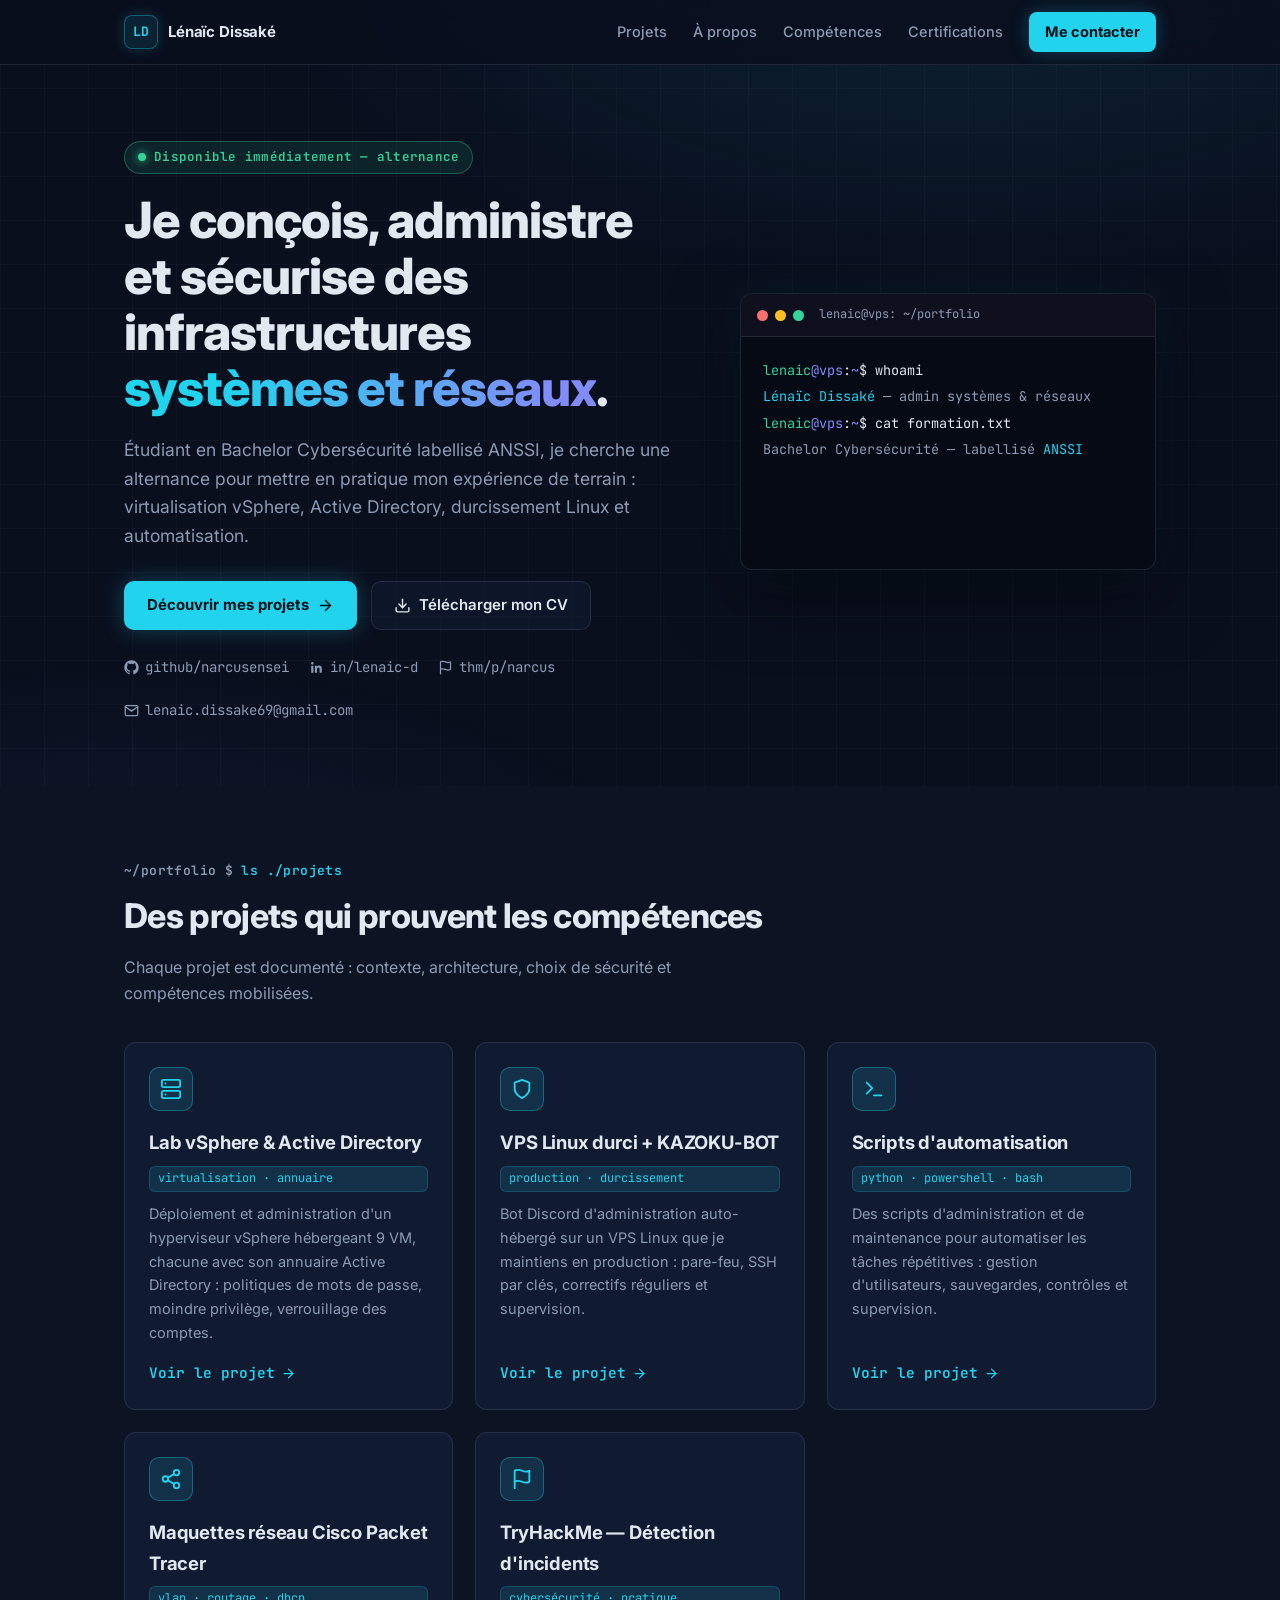
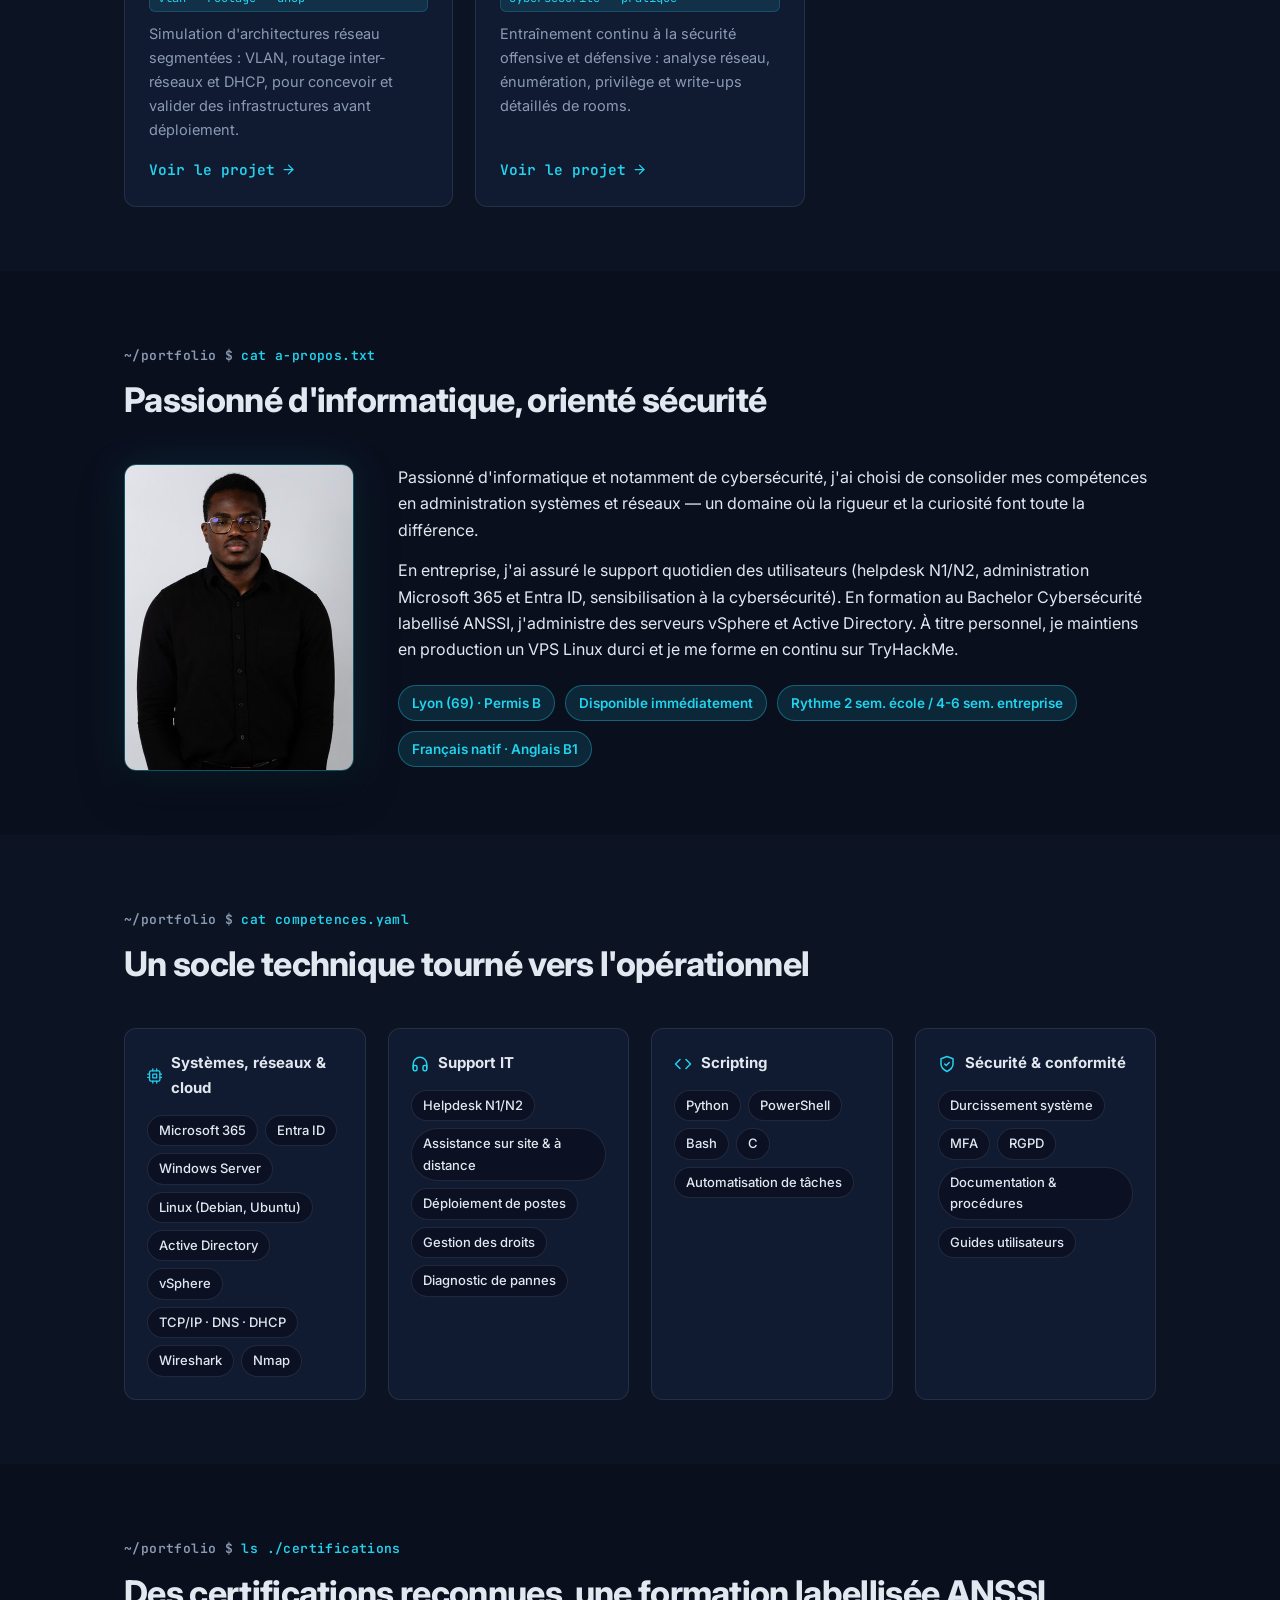
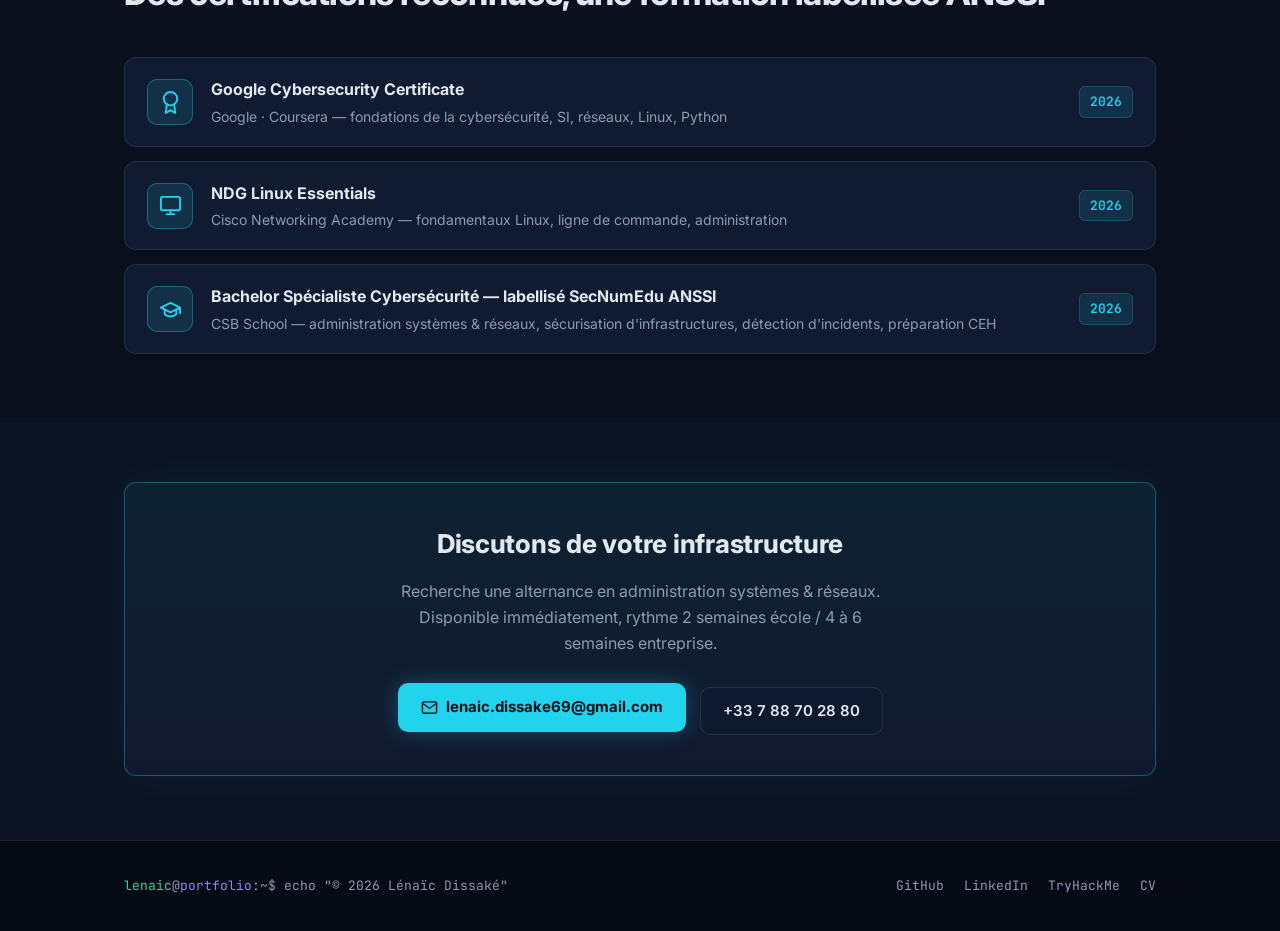
==== index.html @ 539bb711 "Portfolio initial — site statique tech/cyber (GitHub Pages)" ====
<!DOCTYPE html>
<html lang="fr">
<head>
  <meta charset="UTF-8">
  <meta name="viewport" content="width=device-width, initial-scale=1.0">
  <title>Lénaïc Dissaké — Administrateur Systèmes &amp; Réseaux · Cybersécurité</title>
  <meta name="description" content="Portfolio de Lénaïc Dissaké, étudiant en Bachelor Cybersécurité (ANSSI) : virtualisation vSphere, Active Directory, durcissement Linux, automatisation et TryHackMe. Recherche une alternance en administration systèmes et réseaux.">
  <meta property="og:title" content="Lénaïc Dissaké — Administrateur Systèmes &amp; Réseaux">
  <meta property="og:description" content="Lab vSphere &amp; Active Directory, VPS Linux durci en production, scripts d'automatisation, TryHackMe et certifications.">
  <meta property="og:type" content="website">
  <link rel="icon" type="image/svg+xml" href="assets/img/favicon.svg">
  <link rel="preconnect" href="https://fonts.googleapis.com">
  <link rel="preconnect" href="https://fonts.gstatic.com" crossorigin>
  <link href="https://fonts.googleapis.com/css2?family=Inter:wght@400;500;600;700;800&family=JetBrains+Mono:wght@400;600&display=swap" rel="stylesheet">
  <link rel="stylesheet" href="assets/css/style.css">
</head>
<body>

  <!-- ===== Header ===== -->
  <header class="site-header">
    <div class="container">
      <a href="index.html" class="brand">
        <span class="monogram">LD</span>
        <span class="name">Lénaïc Dissaké</span>
      </a>
      <nav class="main-nav" id="main-nav">
        <a href="#projets">Projets</a>
        <a href="#a-propos">À propos</a>
        <a href="#competences">Compétences</a>
        <a href="#certifications">Certifications</a>
        <a href="#contact" class="nav-cta">Me contacter</a>
      </nav>
      <button class="nav-toggle" aria-label="Ouvrir le menu" aria-expanded="false">
        <svg viewBox="0 0 24 24" fill="none" stroke-width="2" stroke-linecap="round"><line x1="3" y1="6" x2="21" y2="6"/><line x1="3" y1="12" x2="21" y2="12"/><line x1="3" y1="18" x2="21" y2="18"/></svg>
      </button>
    </div>
  </header>

  <main>
    <!-- ===== Hero ===== -->
    <section class="hero">
      <div class="container">
        <div class="hero-grid">
          <div>
            <span class="status" style="margin-bottom:18px;display:inline-flex;">
              <span class="pip"></span> Disponible immédiatement — alternance
            </span>
            <h1>Je conçois, administre et sécurise des infrastructures <span class="accent">systèmes et réseaux</span>.</h1>
            <p class="pitch">Étudiant en Bachelor Cybersécurité labellisé ANSSI, je cherche une alternance pour mettre en pratique mon expérience de terrain : virtualisation vSphere, Active Directory, durcissement Linux et automatisation.</p>
            <div class="actions">
              <a href="#projets" class="btn btn-primary">
                Découvrir mes projets
                <svg viewBox="0 0 24 24" fill="none" stroke="currentColor" stroke-width="2" stroke-linecap="round" stroke-linejoin="round"><line x1="5" y1="12" x2="19" y2="12"/><polyline points="12 5 19 12 12 19"/></svg>
              </a>
              <a href="cv/CV-Lenaic-Dissake.pdf" class="btn btn-outline" download>
                <svg viewBox="0 0 24 24" fill="none" stroke="currentColor" stroke-width="2" stroke-linecap="round" stroke-linejoin="round"><path d="M21 15v4a2 2 0 0 1-2 2H5a2 2 0 0 1-2-2v-4"/><polyline points="7 10 12 15 17 10"/><line x1="12" y1="15" x2="12" y2="3"/></svg>
                Télécharger mon CV
              </a>
            </div>
            <div class="links">
              <a href="https://github.com/narcusensei" target="_blank" rel="noopener">
                <svg viewBox="0 0 24 24" fill="currentColor"><path d="M12 .5C5.65.5.5 5.65.5 12c0 5.08 3.29 9.39 7.86 10.91.58.1.79-.25.79-.55v-2.17c-3.2.7-3.87-1.36-3.87-1.36-.53-1.33-1.28-1.68-1.28-1.68-1.05-.72.08-.7.08-.7 1.16.08 1.77 1.19 1.77 1.19 1.03 1.76 2.7 1.25 3.36.96.1-.75.4-1.25.73-1.54-2.55-.29-5.24-1.28-5.24-5.68 0-1.26.45-2.28 1.19-3.08-.12-.29-.52-1.46.11-3.05 0 0 .97-.31 3.18 1.18a11 11 0 0 1 5.79 0c2.2-1.49 3.17-1.18 3.17-1.18.63 1.59.24 2.76.12 3.05.74.8 1.19 1.82 1.19 3.08 0 4.41-2.69 5.38-5.26 5.66.41.36.78 1.05.78 2.12v3.15c0 .3.2.66.8.55A11.5 11.5 0 0 0 23.5 12C23.5 5.65 18.35.5 12 .5z"/></svg>
                github/narcusensei
              </a>
              <a href="https://www.linkedin.com/in/lenaic-d" target="_blank" rel="noopener">
                <svg viewBox="0 0 24 24" fill="currentColor"><path d="M20.45 20.45h-3.55v-5.57c0-1.33-.03-3.04-1.85-3.04-1.86 0-2.14 1.45-2.14 2.94v5.67H9.36V9h3.41v1.56h.05c.47-.9 1.63-1.85 3.36-1.85 3.6 0 4.27 2.37 4.27 5.46v6.28zM5.34 7.43a2.06 2.06 0 1 1 0-4.12 2.06 2.06 0 0 1 0 4.12zM7.12 20.45H3.55V9h3.57v11.45z"/></svg>
                in/lenaic-d
              </a>
              <a href="https://tryhackme.com/p/narcus" target="_blank" rel="noopener">
                <svg viewBox="0 0 24 24" fill="none" stroke="currentColor" stroke-width="2" stroke-linecap="round" stroke-linejoin="round"><path d="M4 15s1-1 4-1 5 2 8 2 4-1 4-1V3s-1 1-4 1-5-2-8-2-4 1-4 1z"/><line x1="4" y1="22" x2="4" y2="15"/></svg>
                thm/p/narcus
              </a>
              <a href="mailto:lenaic.dissake69@gmail.com">
                <svg viewBox="0 0 24 24" fill="none" stroke="currentColor" stroke-width="2" stroke-linecap="round" stroke-linejoin="round"><rect x="2" y="4" width="20" height="16" rx="2"/><polyline points="22,6 12,13 2,6"/></svg>
                lenaic.dissake69@gmail.com
              </a>
            </div>
          </div>

          <!-- Terminal décoratif -->
          <div class="terminal" aria-hidden="true">
            <div class="terminal-bar">
              <span class="dot dot-red"></span>
              <span class="dot dot-yellow"></span>
              <span class="dot dot-green"></span>
              <span class="title">lenaic@vps: ~/portfolio</span>
            </div>
            <div class="terminal-body" id="term-demo"></div>
          </div>
        </div>
      </div>
    </section>

    <!-- ===== Projets ===== -->
    <section class="section alt" id="projets">
      <div class="container">
        <div class="section-head">
          <p class="kicker">ls ./projets</p>
          <h2>Des projets qui prouvent les compétences</h2>
          <p>Chaque projet est documenté : contexte, architecture, choix de sécurité et compétences mobilisées.</p>
        </div>
        <div class="projects-grid">

          <article class="project-card">
            <div class="icon">
              <svg viewBox="0 0 24 24" fill="none" stroke="currentColor" stroke-width="2" stroke-linecap="round" stroke-linejoin="round"><rect x="2" y="2" width="20" height="8" rx="2"/><rect x="2" y="14" width="20" height="8" rx="2"/><line x1="6" y1="6" x2="6.01" y2="6"/><line x1="6" y1="18" x2="6.01" y2="18"/></svg>
            </div>
            <h3>Lab vSphere &amp; Active Directory</h3>
            <span class="tag">virtualisation · annuaire</span>
            <p>Déploiement et administration d'un hyperviseur vSphere hébergeant 9 VM, chacune avec son annuaire Active Directory : politiques de mots de passe, moindre privilège, verrouillage des comptes.</p>
            <a class="go" href="projets/vsphere-ad.html">Voir le projet <svg viewBox="0 0 24 24" fill="none" stroke="currentColor" stroke-width="2" stroke-linecap="round" stroke-linejoin="round"><line x1="5" y1="12" x2="19" y2="12"/><polyline points="12 5 19 12 12 19"/></svg></a>
          </article>

          <article class="project-card">
            <div class="icon">
              <svg viewBox="0 0 24 24" fill="none" stroke="currentColor" stroke-width="2" stroke-linecap="round" stroke-linejoin="round"><path d="M12 22s8-4 8-10V5l-8-3-8 3v7c0 6 8 10 8 10z"/></svg>
            </div>
            <h3>VPS Linux durci + KAZOKU-BOT</h3>
            <span class="tag">production · durcissement</span>
            <p>Bot Discord d'administration auto-hébergé sur un VPS Linux que je maintiens en production : pare-feu, SSH par clés, correctifs réguliers et supervision.</p>
            <a class="go" href="projets/vps-kazoku-bot.html">Voir le projet <svg viewBox="0 0 24 24" fill="none" stroke="currentColor" stroke-width="2" stroke-linecap="round" stroke-linejoin="round"><line x1="5" y1="12" x2="19" y2="12"/><polyline points="12 5 19 12 12 19"/></svg></a>
          </article>

          <article class="project-card">
            <div class="icon">
              <svg viewBox="0 0 24 24" fill="none" stroke="currentColor" stroke-width="2" stroke-linecap="round" stroke-linejoin="round"><polyline points="4 17 10 11 4 5"/><line x1="12" y1="19" x2="20" y2="19"/></svg>
            </div>
            <h3>Scripts d'automatisation</h3>
            <span class="tag">python · powershell · bash</span>
            <p>Des scripts d'administration et de maintenance pour automatiser les tâches répétitives : gestion d'utilisateurs, sauvegardes, contrôles et supervision.</p>
            <a class="go" href="projets/scripts.html">Voir le projet <svg viewBox="0 0 24 24" fill="none" stroke="currentColor" stroke-width="2" stroke-linecap="round" stroke-linejoin="round"><line x1="5" y1="12" x2="19" y2="12"/><polyline points="12 5 19 12 12 19"/></svg></a>
          </article>

          <article class="project-card">
            <div class="icon">
              <svg viewBox="0 0 24 24" fill="none" stroke="currentColor" stroke-width="2" stroke-linecap="round" stroke-linejoin="round"><circle cx="18" cy="5" r="3"/><circle cx="6" cy="12" r="3"/><circle cx="18" cy="19" r="3"/><line x1="8.6" y1="13.5" x2="15.4" y2="17.5"/><line x1="15.4" y1="6.5" x2="8.6" y2="10.5"/></svg>
            </div>
            <h3>Maquettes réseau Cisco Packet Tracer</h3>
            <span class="tag">vlan · routage · dhcp</span>
            <p>Simulation d'architectures réseau segmentées : VLAN, routage inter-réseaux et DHCP, pour concevoir et valider des infrastructures avant déploiement.</p>
            <a class="go" href="projets/reseau-packet-tracer.html">Voir le projet <svg viewBox="0 0 24 24" fill="none" stroke="currentColor" stroke-width="2" stroke-linecap="round" stroke-linejoin="round"><line x1="5" y1="12" x2="19" y2="12"/><polyline points="12 5 19 12 12 19"/></svg></a>
          </article>

          <article class="project-card">
            <div class="icon">
              <svg viewBox="0 0 24 24" fill="none" stroke="currentColor" stroke-width="2" stroke-linecap="round" stroke-linejoin="round"><path d="M4 15s1-1 4-1 5 2 8 2 4-1 4-1V3s-1 1-4 1-5-2-8-2-4 1-4 1z"/><line x1="4" y1="22" x2="4" y2="15"/></svg>
            </div>
            <h3>TryHackMe — Détection d'incidents</h3>
            <span class="tag">cybersécurité · pratique</span>
            <p>Entraînement continu à la sécurité offensive et défensive : analyse réseau, énumération, privilège et write-ups détaillés de rooms.</p>
            <a class="go" href="projets/tryhackme.html">Voir le projet <svg viewBox="0 0 24 24" fill="none" stroke="currentColor" stroke-width="2" stroke-linecap="round" stroke-linejoin="round"><line x1="5" y1="12" x2="19" y2="12"/><polyline points="12 5 19 12 12 19"/></svg></a>
          </article>

        </div>
      </div>
    </section>

    <!-- ===== À propos ===== -->
    <section class="section" id="a-propos">
      <div class="container">
        <div class="section-head">
          <p class="kicker">cat a-propos.txt</p>
          <h2>Passionné d'informatique, orienté sécurité</h2>
        </div>
        <div class="about-grid">
          <div class="about-photo-frame">
            <img class="about-photo" src="assets/img/photo-pro.jpg" alt="Portrait professionnel de Lénaïc Dissaké">
          </div>
          <div class="about-body">
            <p>Passionné d'informatique et notamment de cybersécurité, j'ai choisi de consolider mes compétences en administration systèmes et réseaux — un domaine où la rigueur et la curiosité font toute la différence.</p>
            <p>En entreprise, j'ai assuré le support quotidien des utilisateurs (helpdesk N1/N2, administration Microsoft 365 et Entra ID, sensibilisation à la cybersécurité). En formation au Bachelor Cybersécurité labellisé ANSSI, j'administre des serveurs vSphere et Active Directory. À titre personnel, je maintiens en production un VPS Linux durci et je me forme en continu sur TryHackMe.</p>
            <div class="facts">
              <span class="fact">Lyon (69) · Permis B</span>
              <span class="fact">Disponible immédiatement</span>
              <span class="fact">Rythme 2 sem. école / 4-6 sem. entreprise</span>
              <span class="fact">Français natif · Anglais B1</span>
            </div>
          </div>
        </div>
      </div>
    </section>

    <!-- ===== Compétences ===== -->
    <section class="section alt" id="competences">
      <div class="container">
        <div class="section-head">
          <p class="kicker">cat competences.yaml</p>
          <h2>Un socle technique tourné vers l'opérationnel</h2>
        </div>
        <div class="skills-grid">
          <div class="skill-group">
            <h3><svg viewBox="0 0 24 24" fill="none" stroke="currentColor" stroke-width="2" stroke-linecap="round" stroke-linejoin="round"><rect x="4" y="4" width="16" height="16" rx="2"/><rect x="9" y="9" width="6" height="6"/><line x1="9" y1="1" x2="9" y2="4"/><line x1="15" y1="1" x2="15" y2="4"/><line x1="9" y1="20" x2="9" y2="23"/><line x1="15" y1="20" x2="15" y2="23"/><line x1="20" y1="9" x2="23" y2="9"/><line x1="20" y1="14" x2="23" y2="14"/><line x1="1" y1="9" x2="4" y2="9"/><line x1="1" y1="14" x2="4" y2="14"/></svg>Systèmes, réseaux &amp; cloud</h3>
            <ul>
              <li>Microsoft 365</li><li>Entra ID</li><li>Windows Server</li><li>Linux (Debian, Ubuntu)</li><li>Active Directory</li><li>vSphere</li><li>TCP/IP · DNS · DHCP</li><li>Wireshark</li><li>Nmap</li>
            </ul>
          </div>
          <div class="skill-group">
            <h3><svg viewBox="0 0 24 24" fill="none" stroke="currentColor" stroke-width="2" stroke-linecap="round" stroke-linejoin="round"><path d="M3 18v-6a9 9 0 0 1 18 0v6"/><path d="M21 19a2 2 0 0 1-2 2h-1a2 2 0 0 1-2-2v-3a2 2 0 0 1 2-2h3zM3 19a2 2 0 0 0 2 2h1a2 2 0 0 0 2-2v-3a2 2 0 0 0-2-2H3z"/></svg>Support IT</h3>
            <ul>
              <li>Helpdesk N1/N2</li><li>Assistance sur site &amp; à distance</li><li>Déploiement de postes</li><li>Gestion des droits</li><li>Diagnostic de pannes</li>
            </ul>
          </div>
          <div class="skill-group">
            <h3><svg viewBox="0 0 24 24" fill="none" stroke="currentColor" stroke-width="2" stroke-linecap="round" stroke-linejoin="round"><polyline points="16 18 22 12 16 6"/><polyline points="8 6 2 12 8 18"/></svg>Scripting</h3>
            <ul>
              <li>Python</li><li>PowerShell</li><li>Bash</li><li>C</li><li>Automatisation de tâches</li>
            </ul>
          </div>
          <div class="skill-group">
            <h3><svg viewBox="0 0 24 24" fill="none" stroke="currentColor" stroke-width="2" stroke-linecap="round" stroke-linejoin="round"><path d="M12 22s8-4 8-10V5l-8-3-8 3v7c0 6 8 10 8 10z"/><polyline points="9 12 11 14 15 10"/></svg>Sécurité &amp; conformité</h3>
            <ul>
              <li>Durcissement système</li><li>MFA</li><li>RGPD</li><li>Documentation &amp; procédures</li><li>Guides utilisateurs</li>
            </ul>
          </div>
        </div>
      </div>
    </section>

    <!-- ===== Certifications ===== -->
    <section class="section" id="certifications">
      <div class="container">
        <div class="section-head">
          <p class="kicker">ls ./certifications</p>
          <h2>Des certifications reconnues, une formation labellisée ANSSI</h2>
        </div>
        <div class="certs-list">
          <div class="cert-item">
            <div class="cert-icon">
              <svg viewBox="0 0 24 24" fill="none" stroke="currentColor" stroke-width="2" stroke-linecap="round" stroke-linejoin="round"><circle cx="12" cy="8" r="7"/><polyline points="8.21 13.89 7 23 12 20 17 23 15.79 13.88"/></svg>
            </div>
            <div>
              <h3>Google Cybersecurity Certificate</h3>
              <p class="org">Google · Coursera — fondations de la cybersécurité, SI, réseaux, Linux, Python</p>
            </div>
            <span class="year">2025</span>
          </div>
          <div class="cert-item">
            <div class="cert-icon">
              <svg viewBox="0 0 24 24" fill="none" stroke="currentColor" stroke-width="2" stroke-linecap="round" stroke-linejoin="round"><rect x="2" y="3" width="20" height="14" rx="2"/><line x1="8" y1="21" x2="16" y2="21"/><line x1="12" y1="17" x2="12" y2="21"/></svg>
            </div>
            <div>
              <h3>NDG Linux Essentials</h3>
              <p class="org">Cisco Networking Academy — fondamentaux Linux, ligne de commande, administration</p>
            </div>
            <span class="year">2023</span>
          </div>
          <div class="cert-item">
            <div class="cert-icon">
              <svg viewBox="0 0 24 24" fill="none" stroke="currentColor" stroke-width="2" stroke-linecap="round" stroke-linejoin="round"><path d="M22 10v6M2 10l10-5 10 5-10 5z"/><path d="M6 12v5c3 3 9 3 12 0v-5"/></svg>
            </div>
            <div>
              <h3>Bachelor Spécialiste Cybersécurité — labellisé SecNumEdu ANSSI</h3>
              <p class="org">CSB School — administration systèmes &amp; réseaux, sécurisation d'infrastructures, détection d'incidents, préparation CEH</p>
            </div>
            <span class="year">2023 → aujourd'hui</span>
          </div>
        </div>
      </div>
    </section>

    <!-- ===== Contact ===== -->
    <section class="section alt" id="contact">
      <div class="container">
        <div class="contact-box">
          <h2>Discutons de votre infrastructure</h2>
          <p>Recherche une alternance en administration systèmes &amp; réseaux. Disponible immédiatement, rythme 2 semaines école / 4 à 6 semaines entreprise.</p>
          <a href="mailto:lenaic.dissake69@gmail.com" class="btn btn-primary">
            <svg viewBox="0 0 24 24" fill="none" stroke="currentColor" stroke-width="2" stroke-linecap="round" stroke-linejoin="round"><rect x="2" y="4" width="20" height="16" rx="2"/><polyline points="22,6 12,13 2,6"/></svg>
            lenaic.dissake69@gmail.com
          </a>
          <a href="tel:+33788702880" class="btn btn-outline">+33 7 88 70 28 80</a>
        </div>
      </div>
    </section>
  </main>

  <!-- ===== Footer ===== -->
  <footer class="site-footer">
    <div class="container">
      <span class="prompt"><span class="u">lenaic</span>@<span class="p">portfolio</span>:~$ echo "© <span class="year">2026</span> Lénaïc Dissaké"</span>
      <nav class="f-links">
        <a href="https://github.com/narcusensei" target="_blank" rel="noopener">GitHub</a>
        <a href="https://www.linkedin.com/in/lenaic-d" target="_blank" rel="noopener">LinkedIn</a>
        <a href="https://tryhackme.com/p/narcus" target="_blank" rel="noopener">TryHackMe</a>
        <a href="cv/CV-Lenaic-Dissake.pdf">CV</a>
      </nav>
    </div>
  </footer>

  <script src="assets/js/main.js"></script>
</body>
</html>
---- assets/css/style.css ----
/* ============================================================
   Portfolio — Lénaïc Dissaké
   Thème tech/cyber · Sombre · Néon cyan #22d3ee · Inter + Mono
   ============================================================ */

:root {
  --bg: #0a0f1e;
  --bg-alt: #0c1424;
  --bg-panel: #101a30;
  --bg-code: #060a14;
  --text: #e2e8f0;
  --text-muted: #8b9bb4;
  --accent: #22d3ee;
  --accent-soft: rgba(34, 211, 238, 0.12);
  --accent-border: rgba(34, 211, 238, 0.35);
  --violet: #818cf8;
  --success: #34d399;
  --border: rgba(148, 163, 184, 0.16);
  --radius: 12px;
  --font-sans: "Inter", -apple-system, BlinkMacSystemFont, "Segoe UI", Roboto, sans-serif;
  --font-mono: "JetBrains Mono", "SFMono-Regular", Consolas, monospace;
  --container: 1080px;
}

* { margin: 0; padding: 0; box-sizing: border-box; }

html { scroll-behavior: smooth; }

body {
  font-family: var(--font-sans);
  color: var(--text);
  background: var(--bg);
  line-height: 1.65;
  font-size: 16px;
  -webkit-font-smoothing: antialiased;
  overflow-x: hidden;
}

/* Fond : grille technique + halos néon */
body::before {
  content: "";
  position: fixed;
  inset: 0;
  z-index: -2;
  background:
    radial-gradient(ellipse 55% 38% at 75% -5%, rgba(34, 211, 238, 0.10), transparent),
    radial-gradient(ellipse 45% 32% at 10% 105%, rgba(129, 140, 248, 0.08), transparent),
    linear-gradient(rgba(148, 163, 184, 0.045) 1px, transparent 1px),
    linear-gradient(90deg, rgba(148, 163, 184, 0.045) 1px, transparent 1px);
  background-size: 100% 100%, 100% 100%, 44px 44px, 44px 44px;
}

::selection { background: rgba(34, 211, 238, 0.35); color: #fff; }

img { max-width: 100%; display: block; }
a { color: var(--accent); text-decoration: none; }
a:hover { text-decoration: underline; }

.container { max-width: var(--container); margin: 0 auto; padding: 0 24px; }

/* ---------- Header ---------- */
.site-header {
  position: sticky;
  top: 0;
  z-index: 50;
  background: rgba(10, 15, 30, 0.85);
  backdrop-filter: blur(10px);
  border-bottom: 1px solid var(--border);
}

.site-header .container {
  display: flex;
  align-items: center;
  justify-content: space-between;
  height: 64px;
}

.brand {
  display: flex;
  align-items: center;
  gap: 10px;
  font-weight: 700;
  color: var(--text);
}

.brand:hover { text-decoration: none; }

.brand .monogram {
  width: 34px;
  height: 34px;
  border-radius: 8px;
  background: rgba(34, 211, 238, 0.10);
  border: 1px solid var(--accent-border);
  color: var(--accent);
  display: grid;
  place-items: center;
  font-family: var(--font-mono);
  font-size: 13px;
  font-weight: 700;
  box-shadow: 0 0 14px rgba(34, 211, 238, 0.18);
}

.brand .name { font-size: 15px; letter-spacing: -0.01em; }

.main-nav { display: flex; align-items: center; gap: 26px; }

.main-nav a {
  color: var(--text-muted);
  font-size: 14.5px;
  font-weight: 500;
}

.main-nav a:hover { color: var(--accent); text-decoration: none; }

.main-nav a.nav-cta {
  background: var(--accent);
  color: #04121a;
  padding: 8px 16px;
  border-radius: 8px;
  font-weight: 700;
  box-shadow: 0 0 18px rgba(34, 211, 238, 0.25);
}

.main-nav a.nav-cta:hover { background: #67e8f9; }

.nav-toggle {
  display: none;
  background: none;
  border: none;
  cursor: pointer;
  padding: 8px;
}

.nav-toggle svg { width: 22px; height: 22px; stroke: var(--text); }

/* ---------- Boutons ---------- */
.btn {
  display: inline-flex;
  align-items: center;
  gap: 8px;
  padding: 11px 22px;
  border-radius: 10px;
  font-weight: 600;
  font-size: 15px;
  border: 1px solid transparent;
  transition: background 0.15s ease, border-color 0.15s ease, box-shadow 0.15s ease;
}

.btn:hover { text-decoration: none; }

.btn-primary {
  background: var(--accent);
  color: #04121a;
  font-weight: 700;
  box-shadow: 0 0 22px rgba(34, 211, 238, 0.28);
}
.btn-primary:hover { background: #67e8f9; }

.btn-outline {
  border-color: var(--border);
  color: var(--text);
  background: rgba(16, 26, 48, 0.6);
}
.btn-outline:hover { border-color: var(--accent-border); color: var(--accent); }

.btn svg { width: 17px; height: 17px; }

/* ---------- Badges de statut ---------- */
.status {
  display: inline-flex;
  align-items: center;
  gap: 8px;
  font-family: var(--font-mono);
  font-size: 12.5px;
  font-weight: 600;
  color: var(--success);
  background: rgba(52, 211, 153, 0.10);
  border: 1px solid rgba(52, 211, 153, 0.35);
  padding: 5px 13px;
  border-radius: 999px;
  letter-spacing: 0.02em;
}

.status .pip {
  width: 8px;
  height: 8px;
  border-radius: 50%;
  background: var(--success);
  box-shadow: 0 0 10px var(--success);
  animation: pulse 2s ease-in-out infinite;
}

.status.cyan { color: var(--accent); background: var(--accent-soft); border-color: var(--accent-border); }
.status.cyan .pip { background: var(--accent); box-shadow: 0 0 10px var(--accent); }

@keyframes pulse { 0%, 100% { opacity: 1; } 50% { opacity: 0.35; } }

/* ---------- Hero (accueil) ---------- */
.hero { padding: 76px 0 64px; }

.hero-grid {
  display: grid;
  grid-template-columns: 1.15fr 0.85fr;
  gap: 52px;
  align-items: center;
}

.hero .kicker {
  color: var(--accent);
  font-family: var(--font-mono);
  font-size: 13.5px;
  font-weight: 600;
  letter-spacing: 0.03em;
  margin-bottom: 18px;
}

.hero h1 {
  font-size: clamp(32px, 5vw, 50px);
  line-height: 1.12;
  letter-spacing: -0.02em;
  font-weight: 800;
  max-width: 620px;
}

.hero h1 .accent {
  background: linear-gradient(92deg, #22d3ee 20%, #818cf8 90%);
  -webkit-background-clip: text;
  background-clip: text;
  color: transparent;
}

.hero .pitch {
  margin-top: 20px;
  font-size: 17.5px;
  color: var(--text-muted);
  max-width: 560px;
}

.hero .actions { margin-top: 30px; display: flex; flex-wrap: wrap; gap: 14px; }

.hero .links {
  margin-top: 26px;
  display: flex;
  flex-wrap: wrap;
  gap: 20px;
  font-size: 14px;
}

.hero .links a {
  color: var(--text-muted);
  display: inline-flex;
  align-items: center;
  gap: 6px;
  font-family: var(--font-mono);
}

.hero .links a:hover { color: var(--accent); }

.hero .links svg { width: 15px; height: 15px; }

/* ---------- Terminal ---------- */
.terminal {
  background: var(--bg-code);
  border: 1px solid var(--border);
  border-radius: var(--radius);
  overflow: hidden;
  box-shadow: 0 24px 70px rgba(0, 0, 0, 0.55), 0 0 46px rgba(34, 211, 238, 0.07);
}

.terminal-bar {
  display: flex;
  align-items: center;
  gap: 7px;
  padding: 11px 16px;
  background: rgba(148, 163, 184, 0.05);
  border-bottom: 1px solid var(--border);
}

.terminal-bar .dot { width: 11px; height: 11px; border-radius: 50%; }
.dot-red { background: #f87171; }
.dot-yellow { background: #fbbf24; }
.dot-green { background: #34d399; }

.terminal-bar .title {
  margin-left: 8px;
  font-family: var(--font-mono);
  font-size: 12px;
  color: var(--text-muted);
}

.terminal-body {
  padding: 20px 22px;
  font-family: var(--font-mono);
  font-size: 13.5px;
  line-height: 1.95;
  min-height: 232px;
}

.term-line { white-space: pre-wrap; word-break: break-word; }
.term-prompt { color: var(--success); }
.term-path { color: var(--violet); }
.term-cmd { color: var(--text); }
.term-out { color: var(--text-muted); }
.term-out .ok { color: var(--success); }
.term-out .hl { color: var(--accent); }

.cursor {
  display: inline-block;
  width: 9px;
  height: 16px;
  margin-left: 2px;
  background: var(--accent);
  vertical-align: -2px;
  animation: blink 1s step-end infinite;
}

@keyframes blink { 50% { opacity: 0; } }

/* ---------- Sections ---------- */
.section { padding: 64px 0; }
.section.alt { background: var(--bg-alt); }

/* Les ancres ne passent pas sous le header collant */
main section[id] { scroll-margin-top: 76px; }

.section-head { margin-bottom: 36px; }

.section-head .kicker {
  color: var(--accent);
  font-family: var(--font-mono);
  font-size: 13px;
  font-weight: 600;
  letter-spacing: 0.03em;
}

.section-head .kicker::before { content: "~/portfolio $ "; color: var(--text-muted); }

.section-head h2 {
  font-size: clamp(26px, 3.5vw, 34px);
  letter-spacing: -0.02em;
  font-weight: 750;
  margin-top: 6px;
}

.section-head p {
  color: var(--text-muted);
  margin-top: 10px;
  max-width: 620px;
}

/* ---------- À propos ---------- */
.about-grid {
  display: grid;
  grid-template-columns: 230px 1fr;
  gap: 44px;
  align-items: start;
}

.about-photo-frame {
  width: 100%;
  max-width: 230px;
  aspect-ratio: 3 / 4;
  border-radius: var(--radius);
  overflow: hidden;
  border: 1px solid var(--accent-border);
  box-shadow: 0 0 38px rgba(34, 211, 238, 0.12), 0 18px 44px rgba(0, 0, 0, 0.45);
}

.about-photo {
  width: 100%;
  height: 100%;
  object-fit: cover;
  object-position: center 22%;
  transform: scale(1.07);
  filter: saturate(1.02);
  display: block;
}

.about-body p + p { margin-top: 14px; }

.about-body .facts {
  margin-top: 22px;
  display: flex;
  flex-wrap: wrap;
  gap: 10px;
}

.fact {
  background: var(--accent-soft);
  color: var(--accent);
  border: 1px solid var(--accent-border);
  font-size: 13.5px;
  font-weight: 600;
  padding: 6px 13px;
  border-radius: 999px;
}

/* ---------- Cartes projets ---------- */
.projects-grid {
  display: grid;
  grid-template-columns: repeat(auto-fill, minmax(300px, 1fr));
  gap: 22px;
}

.project-card {
  position: relative;
  display: flex;
  flex-direction: column;
  background: var(--bg-panel);
  border: 1px solid var(--border);
  border-radius: var(--radius);
  padding: 24px;
  overflow: hidden;
  transition: border-color 0.15s ease, box-shadow 0.15s ease, transform 0.15s ease;
}

.project-card::before {
  content: "";
  position: absolute;
  top: 0;
  left: 0;
  right: 0;
  height: 2px;
  background: linear-gradient(90deg, transparent, var(--accent), var(--violet), transparent);
  opacity: 0;
  transition: opacity 0.15s ease;
}

.project-card:hover {
  border-color: var(--accent-border);
  box-shadow: 0 0 34px rgba(34, 211, 238, 0.10), 0 16px 40px rgba(0, 0, 0, 0.45);
  transform: translateY(-3px);
}

.project-card:hover::before { opacity: 1; }

.project-card .icon {
  width: 44px;
  height: 44px;
  border-radius: 10px;
  background: var(--accent-soft);
  border: 1px solid var(--accent-border);
  color: var(--accent);
  display: grid;
  place-items: center;
  margin-bottom: 16px;
}

.project-card .icon svg { width: 22px; height: 22px; }

.project-card h3 { font-size: 18.5px; font-weight: 700; letter-spacing: -0.01em; }

.project-card .tag {
  font-family: var(--font-mono);
  font-size: 12px;
  color: var(--accent);
  background: var(--accent-soft);
  border: 1px solid rgba(34, 211, 238, 0.2);
  border-radius: 6px;
  padding: 2px 8px;
  display: inline-block;
  margin: 8px 0 10px;
}

.project-card p {
  color: var(--text-muted);
  font-size: 14.5px;
  flex-grow: 1;
}

.project-card .go {
  margin-top: 16px;
  font-weight: 600;
  font-size: 14.5px;
  color: var(--accent);
  display: inline-flex;
  align-items: center;
  gap: 6px;
  font-family: var(--font-mono);
}

.project-card .go:hover { text-decoration: none; color: #67e8f9; }

.project-card .go svg { width: 15px; height: 15px; transition: transform 0.15s ease; }
.project-card:hover .go svg { transform: translateX(3px); }

/* ---------- Compétences ---------- */
.skills-grid {
  display: grid;
  grid-template-columns: repeat(auto-fill, minmax(230px, 1fr));
  gap: 22px;
}

.skill-group {
  background: var(--bg-panel);
  border: 1px solid var(--border);
  border-radius: var(--radius);
  padding: 22px;
}

.skill-group h3 {
  font-size: 15px;
  font-weight: 700;
  display: flex;
  align-items: center;
  gap: 9px;
  margin-bottom: 14px;
}

.skill-group h3 svg { width: 18px; height: 18px; color: var(--accent); }

.skill-group ul { list-style: none; display: flex; flex-wrap: wrap; gap: 7px; }

.skill-group li {
  font-size: 13px;
  font-weight: 500;
  background: rgba(10, 15, 30, 0.7);
  border: 1px solid var(--border);
  color: var(--text);
  padding: 4px 11px;
  border-radius: 999px;
}

/* ---------- Certifications ---------- */
.certs-list { display: grid; gap: 14px; }

.cert-item {
  display: flex;
  gap: 18px;
  align-items: center;
  background: var(--bg-panel);
  border: 1px solid var(--border);
  border-radius: var(--radius);
  padding: 18px 22px;
  transition: border-color 0.15s ease;
}

.cert-item:hover { border-color: var(--accent-border); }

.cert-item .cert-icon {
  width: 46px;
  height: 46px;
  flex-shrink: 0;
  border-radius: 10px;
  background: var(--accent-soft);
  border: 1px solid var(--accent-border);
  color: var(--accent);
  display: grid;
  place-items: center;
}

.cert-item .cert-icon svg { width: 23px; height: 23px; }

.cert-item h3 { font-size: 16px; font-weight: 700; }

.cert-item .org { color: var(--text-muted); font-size: 14px; margin-top: 2px; }

.cert-item .year {
  margin-left: auto;
  flex-shrink: 0;
  font-family: var(--font-mono);
  font-size: 13px;
  font-weight: 600;
  color: var(--accent);
  background: var(--accent-soft);
  border: 1px solid rgba(34, 211, 238, 0.2);
  border-radius: 6px;
  padding: 4px 10px;
}

/* ---------- Contact ---------- */
.contact-box {
  background: linear-gradient(180deg, rgba(34, 211, 238, 0.07), rgba(129, 140, 248, 0.05));
  border: 1px solid var(--accent-border);
  border-radius: var(--radius);
  padding: 40px;
  text-align: center;
  box-shadow: 0 0 44px rgba(34, 211, 238, 0.06);
}

.contact-box h2 { font-size: 26px; letter-spacing: -0.01em; font-weight: 750; }

.contact-box p { color: var(--text-muted); margin: 12px auto 26px; max-width: 480px; }

.contact-box .btn + .btn { margin-left: 10px; }

/* ---------- Pages projet ---------- */
.project-hero {
  padding: 56px 0 40px;
  border-bottom: 1px solid var(--border);
  background:
    radial-gradient(ellipse 60% 70% at 50% -30%, rgba(34, 211, 238, 0.09), transparent);
}

.project-hero .breadcrumb {
  font-size: 14px;
  color: var(--text-muted);
  margin-bottom: 22px;
  display: inline-flex;
  align-items: center;
  gap: 6px;
  font-family: var(--font-mono);
}

.project-hero .breadcrumb:hover { color: var(--accent); }

.project-hero .badges { display: flex; flex-wrap: wrap; gap: 10px; margin-bottom: 14px; }

.project-hero .badge {
  font-family: var(--font-mono);
  font-size: 12.5px;
  font-weight: 600;
  color: var(--accent);
  background: var(--accent-soft);
  border: 1px solid rgba(34, 211, 238, 0.25);
  border-radius: 6px;
  padding: 4px 11px;
  display: inline-block;
}

.project-hero h1 {
  font-size: clamp(28px, 4vw, 40px);
  letter-spacing: -0.02em;
  font-weight: 800;
  max-width: 740px;
  line-height: 1.15;
}

.project-hero .lead {
  color: var(--text-muted);
  font-size: 17.5px;
  margin-top: 16px;
  max-width: 680px;
}

.project-meta {
  margin-top: 28px;
  display: flex;
  flex-wrap: wrap;
  gap: 22px;
  font-size: 14px;
  color: var(--text-muted);
}

.project-meta span { display: inline-flex; align-items: center; gap: 7px; }

.project-meta svg { width: 16px; height: 16px; color: var(--accent); }

.project-section { padding: 44px 0; }
.project-section.alt { background: var(--bg-alt); }

.project-section h2 {
  font-size: 23px;
  font-weight: 750;
  letter-spacing: -0.01em;
  margin-bottom: 18px;
  display: flex;
  align-items: center;
  gap: 12px;
}

.project-section h2 .num {
  font-family: var(--font-mono);
  font-size: 14px;
  color: var(--accent);
  background: var(--accent-soft);
  border: 1px solid rgba(34, 211, 238, 0.25);
  border-radius: 6px;
  padding: 3px 9px;
}

.project-section p + p { margin-top: 12px; }
.project-section ul { margin-top: 12px; padding-left: 0; list-style: none; }
.project-section ul li {
  padding-left: 26px;
  position: relative;
  margin-bottom: 9px;
}

.project-section ul li::before {
  content: "▸";
  position: absolute;
  left: 2px;
  top: 0;
  color: var(--accent);
  font-family: var(--font-mono);
}

/* Figure / schéma */
.figure {
  border: 1px solid var(--border);
  border-radius: var(--radius);
  background: var(--bg-panel);
  padding: 22px;
  margin-top: 22px;
}

.figure svg { width: 100%; height: auto; }

.figure figcaption {
  margin-top: 14px;
  font-size: 13.5px;
  color: var(--text-muted);
  text-align: center;
}

/* Bloc code */
.code-block {
  background: var(--bg-code);
  color: #cbd5e1;
  border: 1px solid var(--border);
  border-radius: 10px;
  padding: 18px 20px;
  font-family: var(--font-mono);
  font-size: 13.5px;
  line-height: 1.7;
  overflow-x: auto;
  margin-top: 18px;
}

.code-block .cmt { color: #64748b; }
.code-block .cmd { color: var(--accent); }

/* Tags compétences d'un projet */
.tags { display: flex; flex-wrap: wrap; gap: 8px; }

.tags span {
  font-size: 13px;
  font-weight: 600;
  font-family: var(--font-mono);
  background: var(--accent-soft);
  color: var(--accent);
  border: 1px solid rgba(34, 211, 238, 0.22);
  padding: 5px 12px;
  border-radius: 999px;
}

/* Navigation projet suivant/précédent */
.project-nav {
  display: grid;
  grid-template-columns: 1fr 1fr;
  gap: 16px;
  padding: 40px 0 56px;
}

.project-nav a {
  border: 1px solid var(--border);
  border-radius: var(--radius);
  padding: 18px 20px;
  color: var(--text);
  background: var(--bg-panel);
  transition: border-color 0.15s ease;
}

.project-nav a:hover { border-color: var(--accent-border); text-decoration: none; }

.project-nav .dir {
  font-size: 12.5px;
  color: var(--text-muted);
  font-weight: 600;
  font-family: var(--font-mono);
}

.project-nav .title { font-weight: 700; margin-top: 4px; }

.project-nav a.next { text-align: right; }

/* ---------- Write-ups ---------- */
.writeup {
  border: 1px solid var(--border);
  border-radius: var(--radius);
  background: var(--bg-panel);
  overflow: hidden;
}

.writeup + .writeup { margin-top: 26px; }

.writeup .wu-head {
  background: rgba(148, 163, 184, 0.05);
  border-bottom: 1px solid var(--border);
  padding: 18px 24px;
  display: flex;
  flex-wrap: wrap;
  align-items: center;
  gap: 12px;
}

.writeup .wu-head h3 { font-size: 17px; font-weight: 700; }

.writeup .wu-head .lvl {
  font-family: var(--font-mono);
  font-size: 12px;
  font-weight: 600;
  border-radius: 6px;
  padding: 3px 9px;
}

.lvl-easy { background: rgba(52, 211, 153, 0.12); color: var(--success); }
.lvl-medium { background: rgba(251, 191, 36, 0.12); color: #fbbf24; }
.lvl-hard { background: rgba(248, 113, 113, 0.12); color: #f87171; }

.writeup .wu-body { padding: 22px 24px; }

.writeup .wu-body h4 {
  font-size: 14.5px;
  font-weight: 700;
  color: var(--accent);
  margin: 18px 0 8px;
  font-family: var(--font-mono);
}

.writeup .wu-body h4:first-child { margin-top: 0; }

.writeup .flag {
  font-family: var(--font-mono);
  font-size: 13.5px;
  background: var(--bg-code);
  color: var(--success);
  border: 1px solid rgba(52, 211, 153, 0.3);
  border-radius: 8px;
  padding: 10px 14px;
  display: inline-block;
  margin-top: 6px;
}

/* Placeholder capture d'écran */
.shot {
  border: 1px dashed rgba(34, 211, 238, 0.35);
  border-radius: 10px;
  background: rgba(34, 211, 238, 0.04);
  padding: 28px;
  text-align: center;
  color: var(--text-muted);
  font-size: 14px;
  margin-top: 18px;
}

.shot strong { color: var(--text); display: block; margin-bottom: 4px; }

.shot code, .project-section code, .wu-body code, .wu-body p code {
  font-family: var(--font-mono);
  font-size: 0.9em;
  background: var(--bg-code);
  border: 1px solid var(--border);
  border-radius: 5px;
  padding: 1px 6px;
  color: var(--accent);
}

/* ---------- Footer ---------- */
.site-footer {
  background: var(--bg-code);
  border-top: 1px solid var(--border);
  color: var(--text-muted);
  padding: 34px 0;
  font-size: 14px;
}

.site-footer .container {
  display: flex;
  flex-wrap: wrap;
  align-items: center;
  justify-content: space-between;
  gap: 18px;
}

.site-footer .prompt { font-family: var(--font-mono); font-size: 13px; }
.site-footer .prompt .u { color: var(--success); }
.site-footer .prompt .p { color: var(--violet); }

.site-footer .f-links { display: flex; flex-wrap: wrap; gap: 20px; }

.site-footer .f-links a { color: var(--text-muted); font-family: var(--font-mono); font-size: 13px; }
.site-footer .f-links a:hover { color: var(--accent); }

/* ---------- Responsive ---------- */
@media (max-width: 900px) {
  .hero-grid { grid-template-columns: 1fr; gap: 34px; }
  .terminal-body { min-height: 0; }
}

@media (max-width: 780px) {
  .about-grid { grid-template-columns: 1fr; }
  .about-photo-frame { max-width: 200px; }

  .project-nav { grid-template-columns: 1fr; }
  .project-nav a.next { text-align: left; }

  .nav-toggle { display: block; }

  .main-nav {
    display: none;
    position: absolute;
    top: 64px;
    left: 0;
    right: 0;
    background: var(--bg);
    border-bottom: 1px solid var(--border);
    flex-direction: column;
    align-items: stretch;
    padding: 12px 24px 18px;
    gap: 4px;
  }

  .main-nav.open { display: flex; }

  .main-nav a { padding: 11px 0; font-size: 15.5px; }
  .main-nav a.nav-cta { text-align: center; margin-top: 8px; }

  .cert-item { flex-wrap: wrap; }
  .cert-item .year { margin-left: 0; }

  .contact-box .btn + .btn { margin-left: 0; }
  .contact-box .btn { margin: 6px 0; }
}
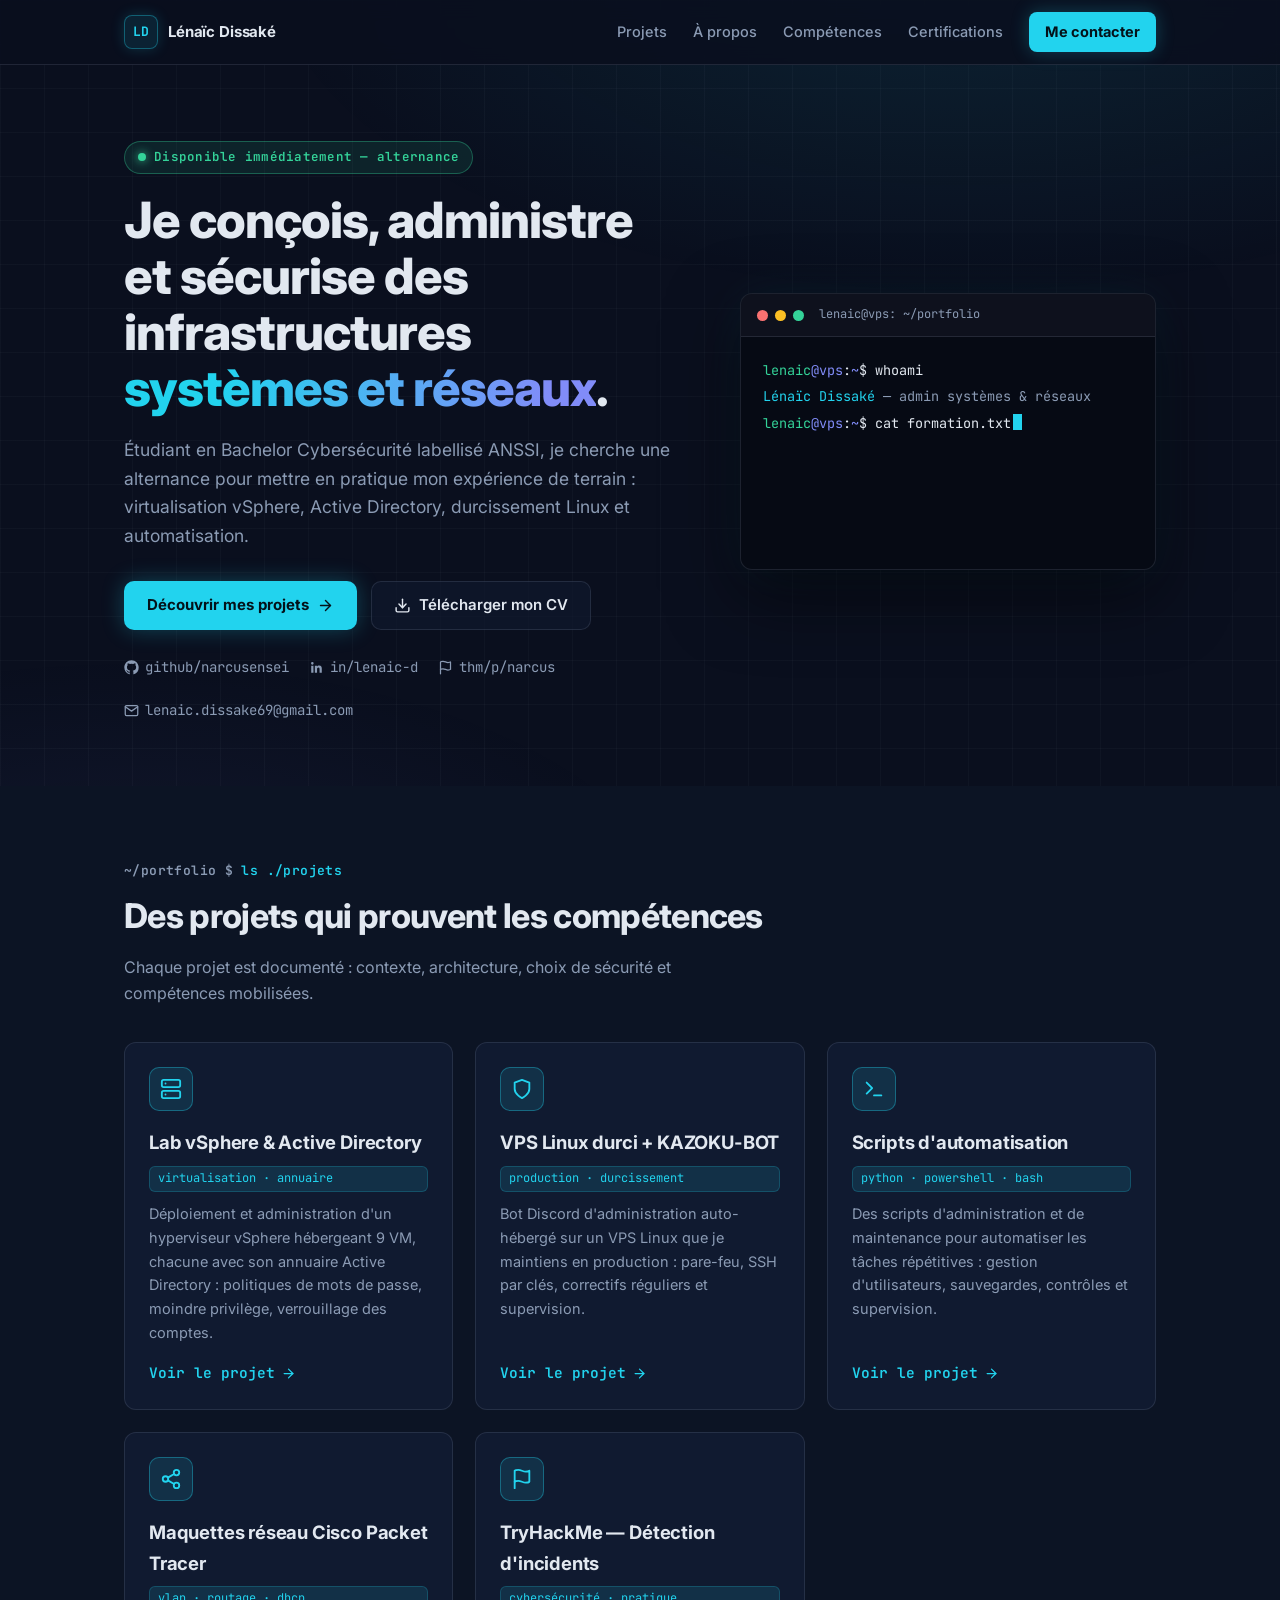
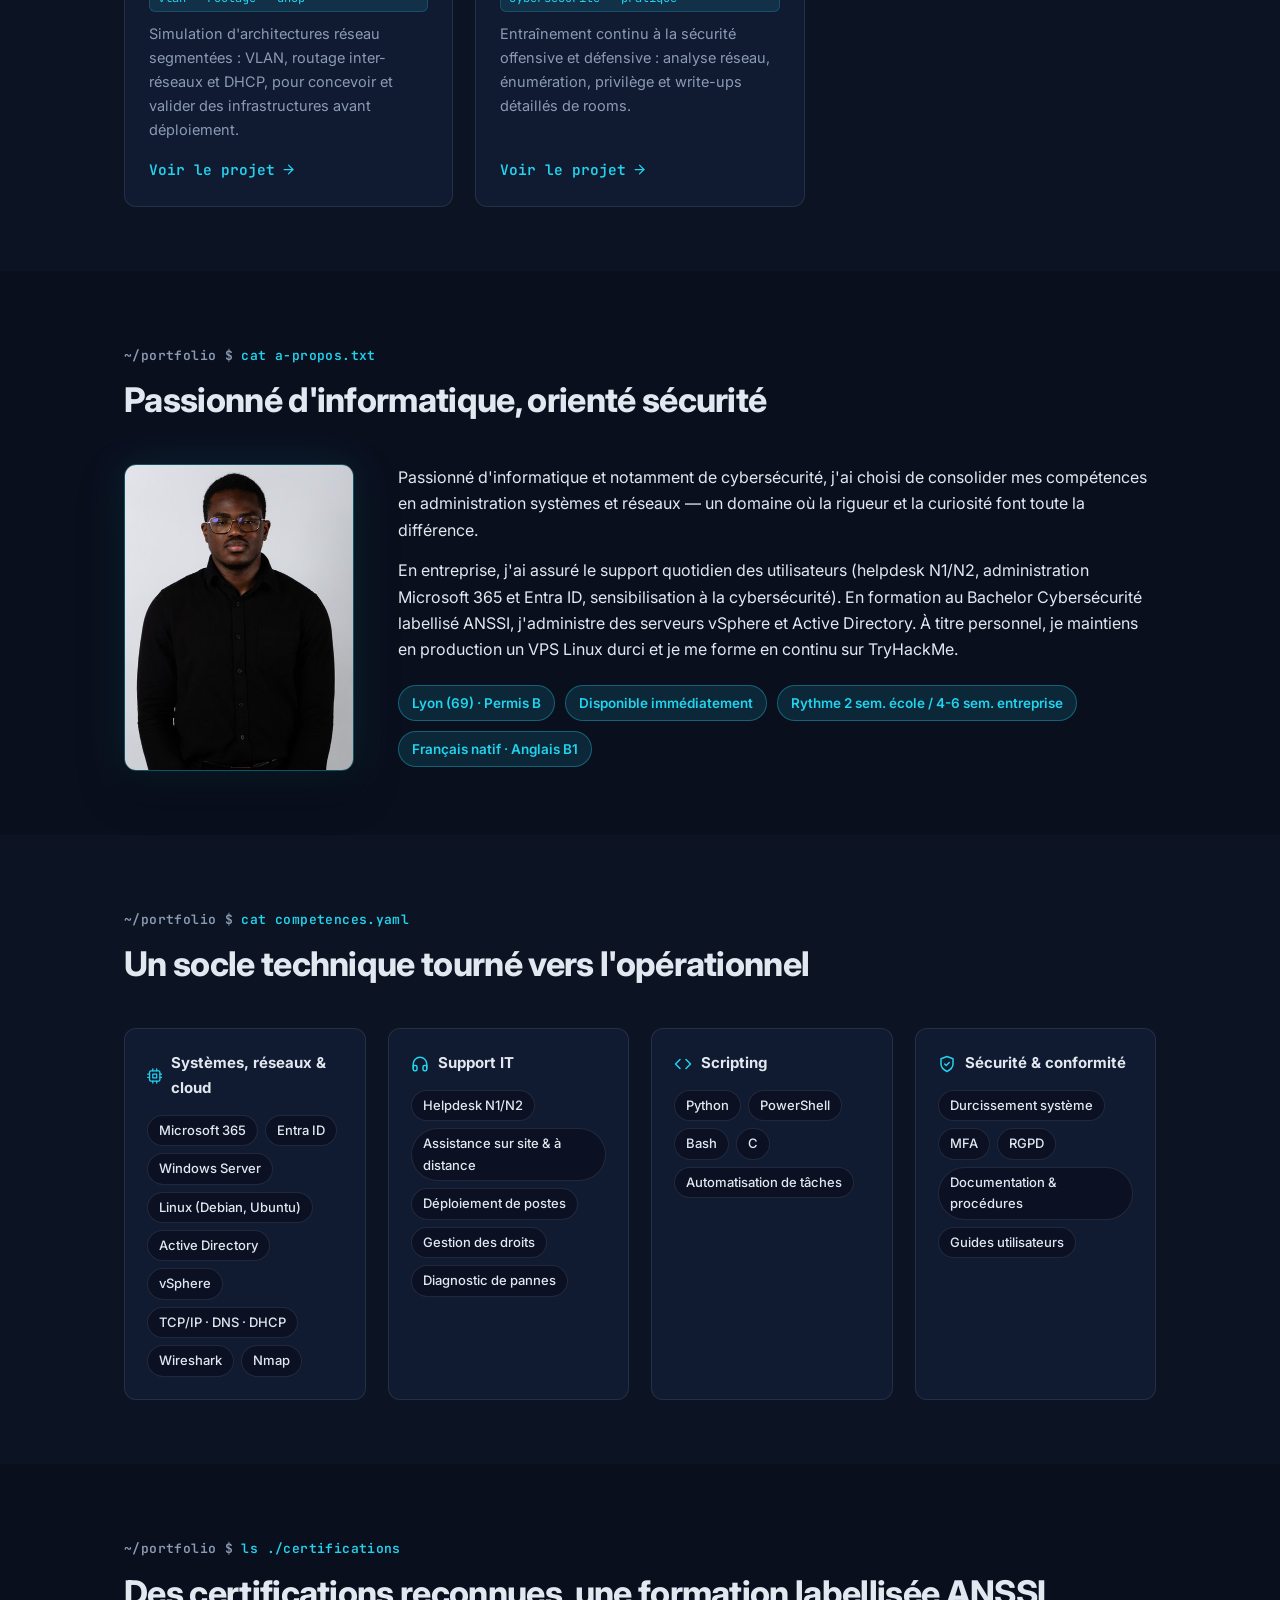
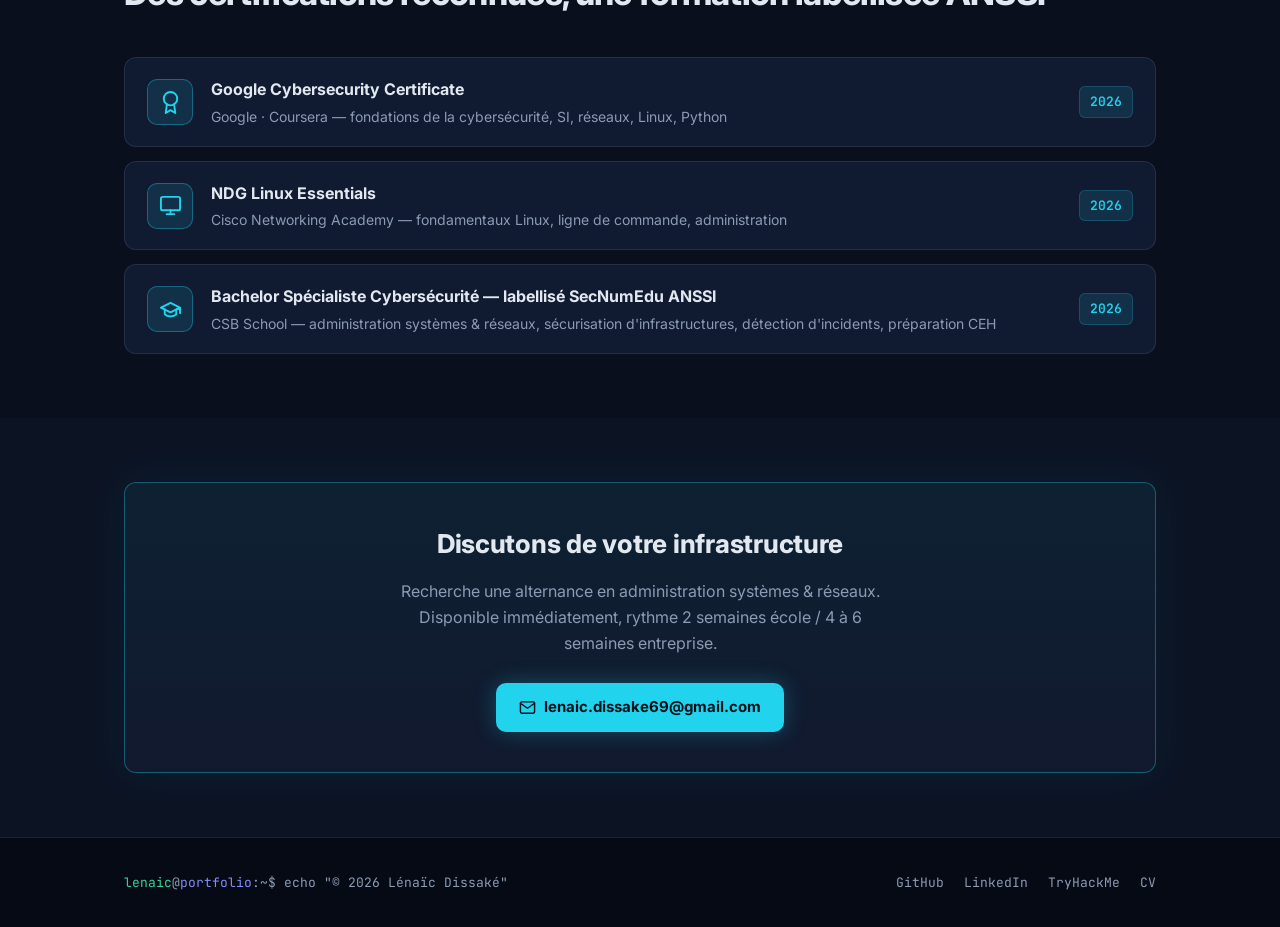
==== commit f5683b94: "Suppression du numéro de téléphone — contact par email uniquement" ====
--- a/index.html
+++ b/index.html
@@ -268,7 +268,6 @@
             <svg viewBox="0 0 24 24" fill="none" stroke="currentColor" stroke-width="2" stroke-linecap="round" stroke-linejoin="round"><rect x="2" y="4" width="20" height="16" rx="2"/><polyline points="22,6 12,13 2,6"/></svg>
             lenaic.dissake69@gmail.com
           </a>
-          <a href="tel:+33788702880" class="btn btn-outline">+33 7 88 70 28 80</a>
         </div>
       </div>
     </section>
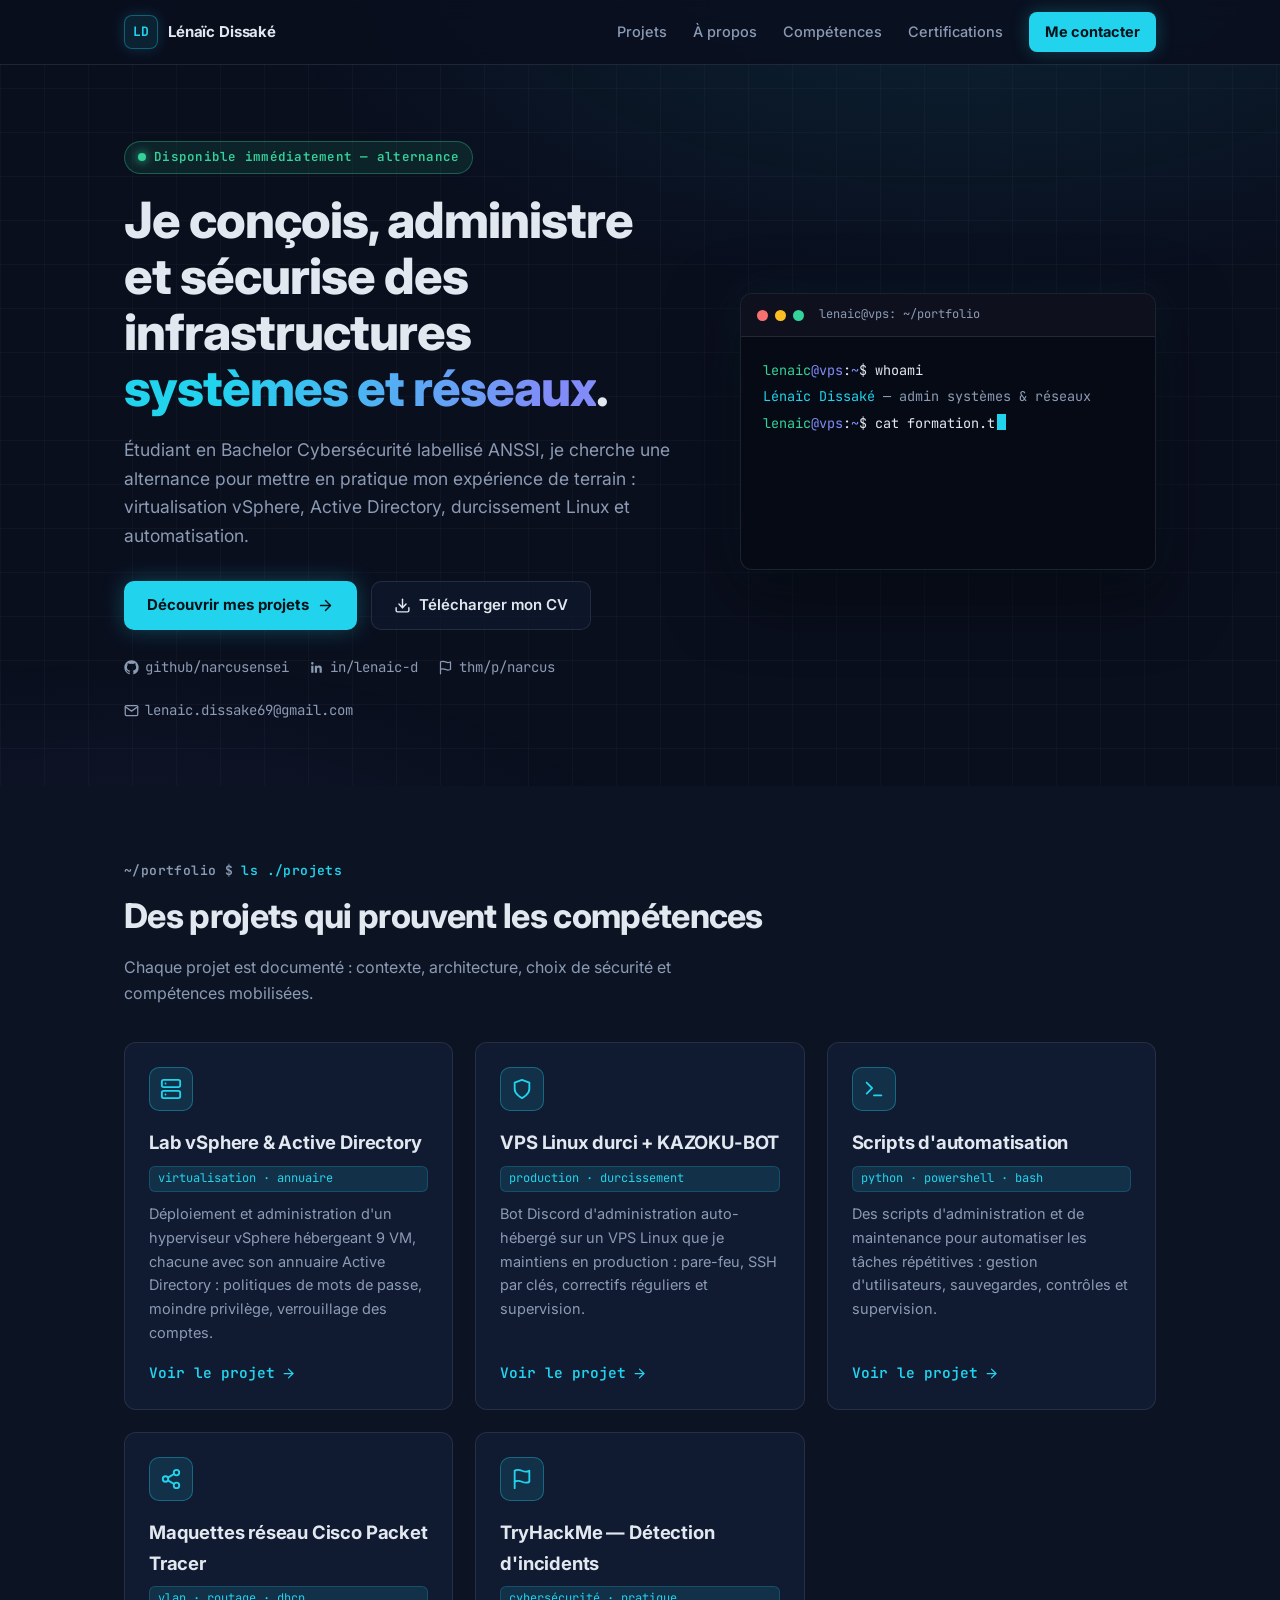
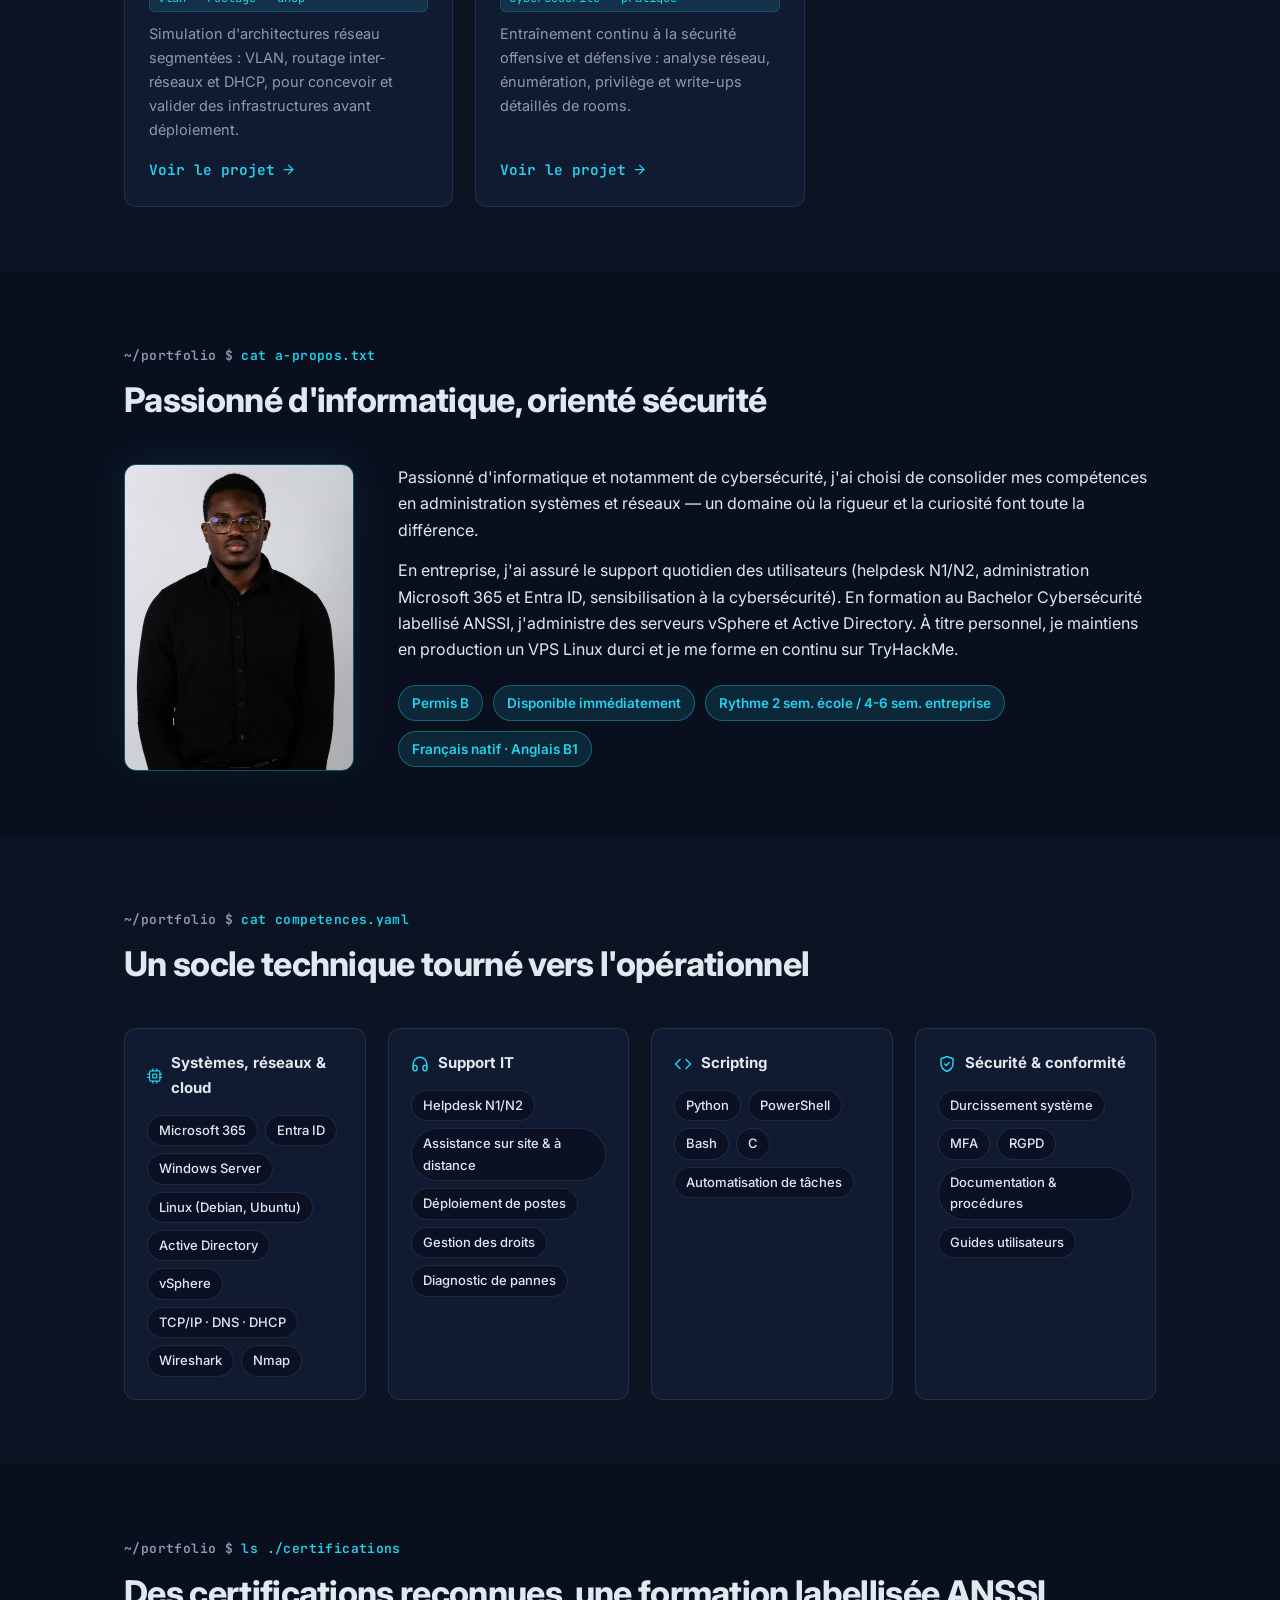
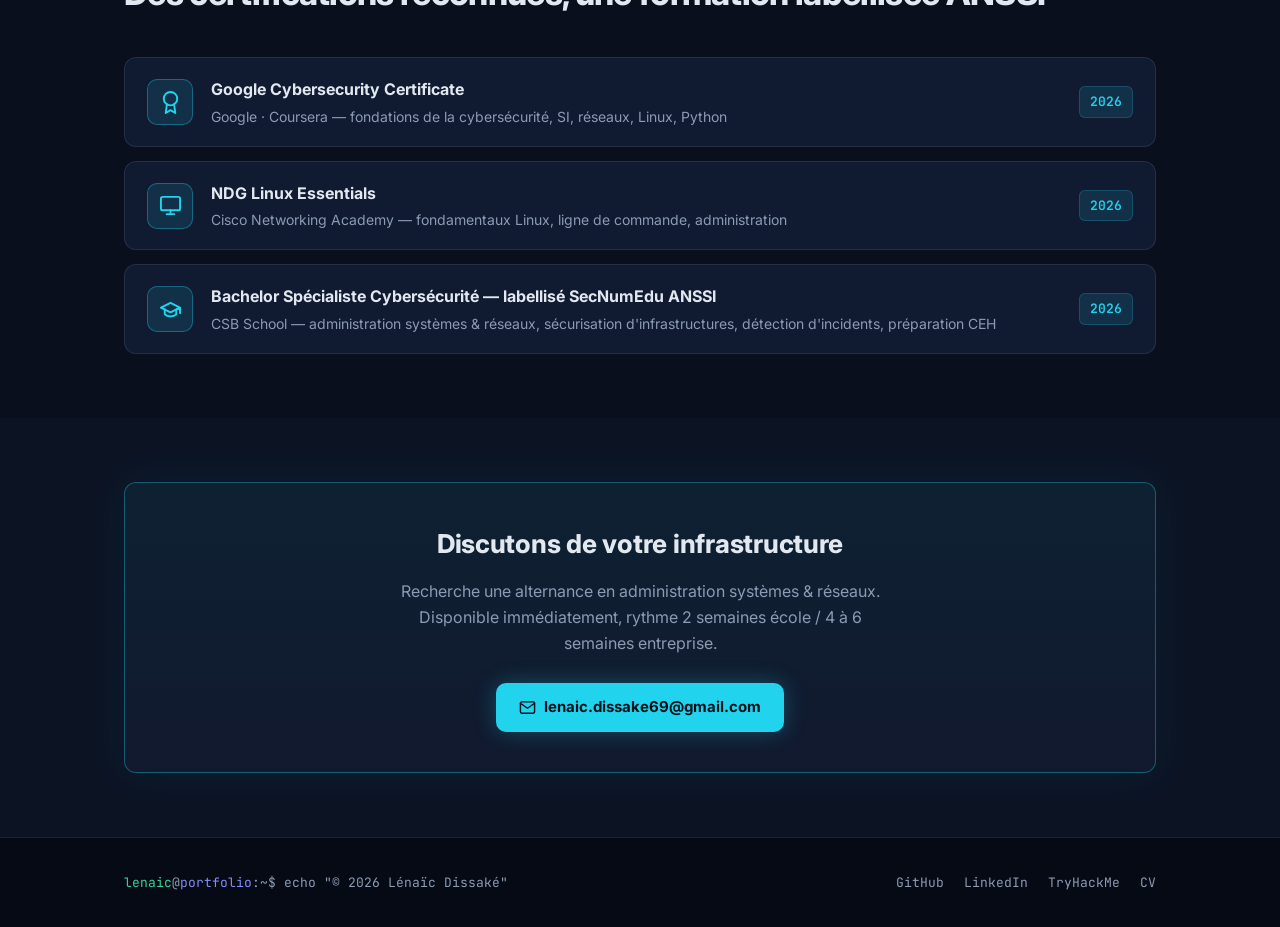
==== commit cc173658: "Retrait de la ville (CV + site)" ====
--- a/index.html
+++ b/index.html
@@ -170,7 +170,7 @@
             <p>Passionné d'informatique et notamment de cybersécurité, j'ai choisi de consolider mes compétences en administration systèmes et réseaux — un domaine où la rigueur et la curiosité font toute la différence.</p>
             <p>En entreprise, j'ai assuré le support quotidien des utilisateurs (helpdesk N1/N2, administration Microsoft 365 et Entra ID, sensibilisation à la cybersécurité). En formation au Bachelor Cybersécurité labellisé ANSSI, j'administre des serveurs vSphere et Active Directory. À titre personnel, je maintiens en production un VPS Linux durci et je me forme en continu sur TryHackMe.</p>
             <div class="facts">
-              <span class="fact">Lyon (69) · Permis B</span>
+              <span class="fact">Permis B</span>
               <span class="fact">Disponible immédiatement</span>
               <span class="fact">Rythme 2 sem. école / 4-6 sem. entreprise</span>
               <span class="fact">Français natif · Anglais B1</span>
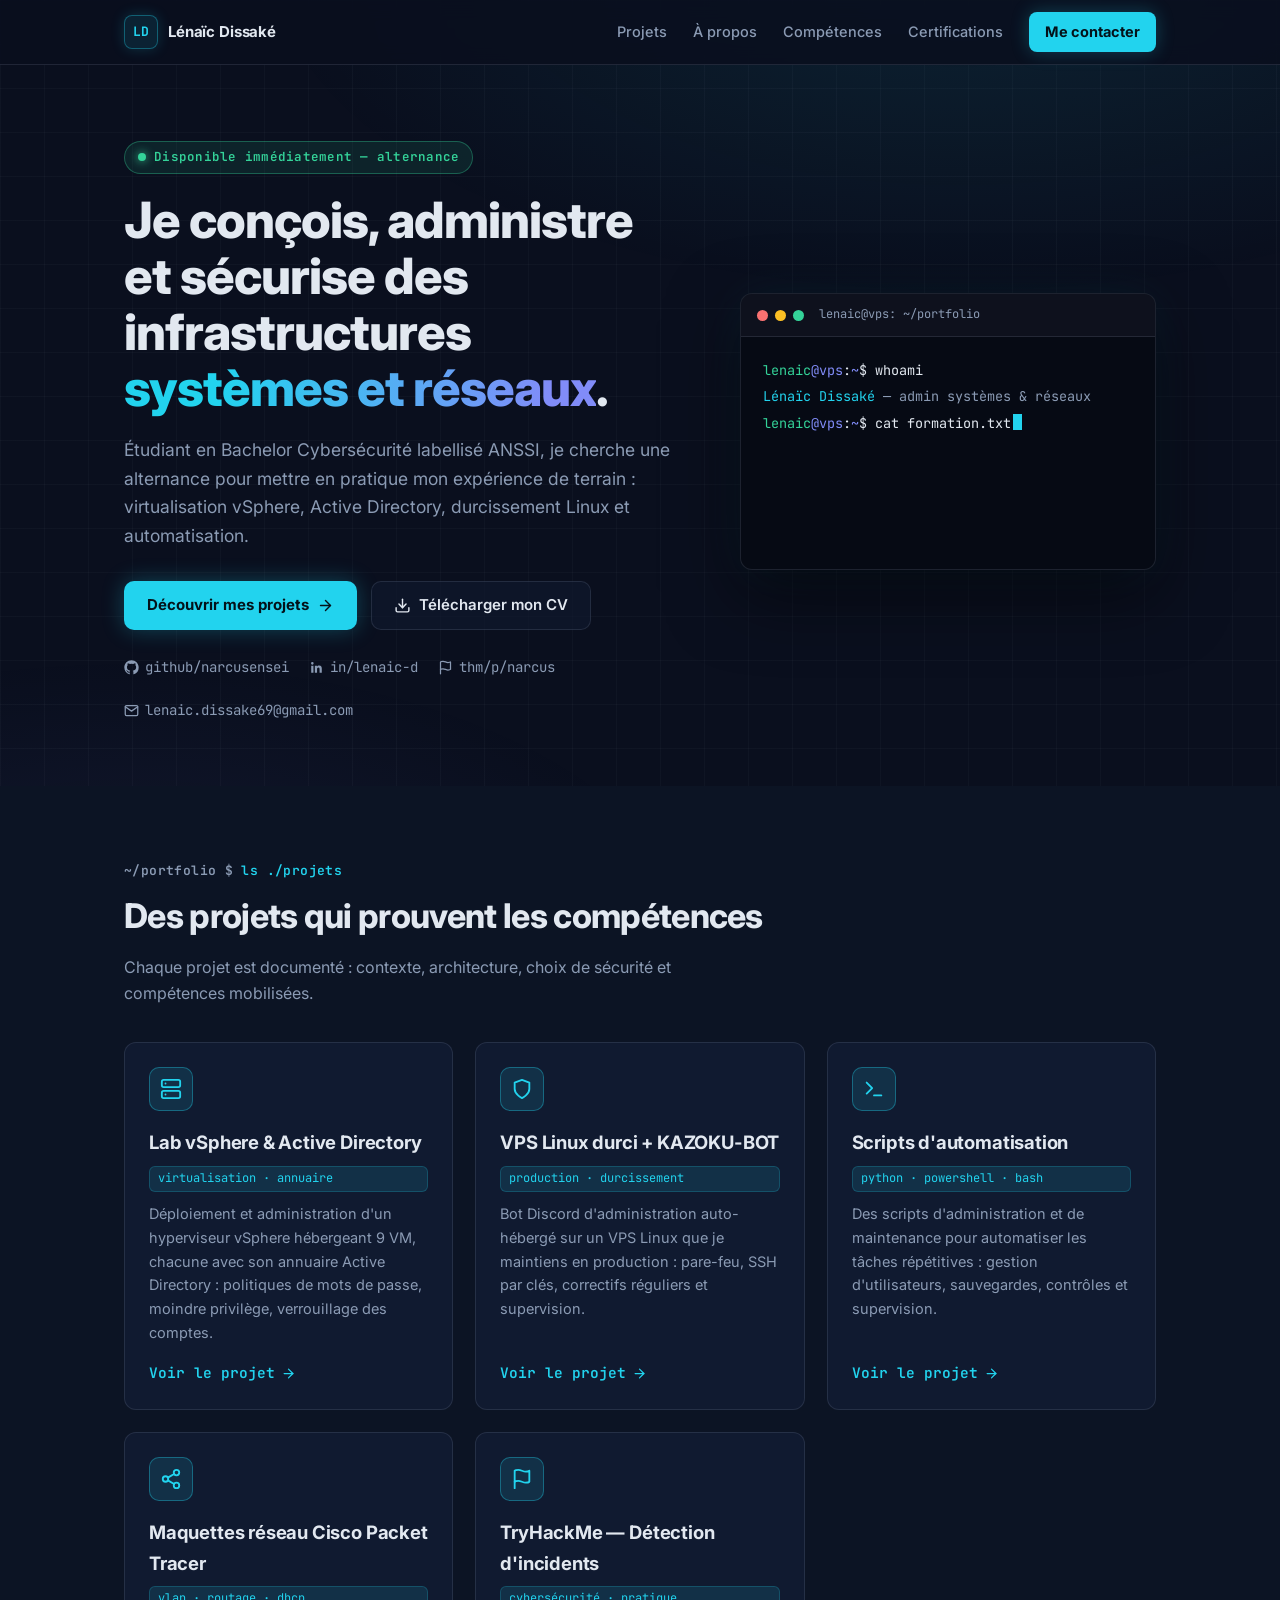
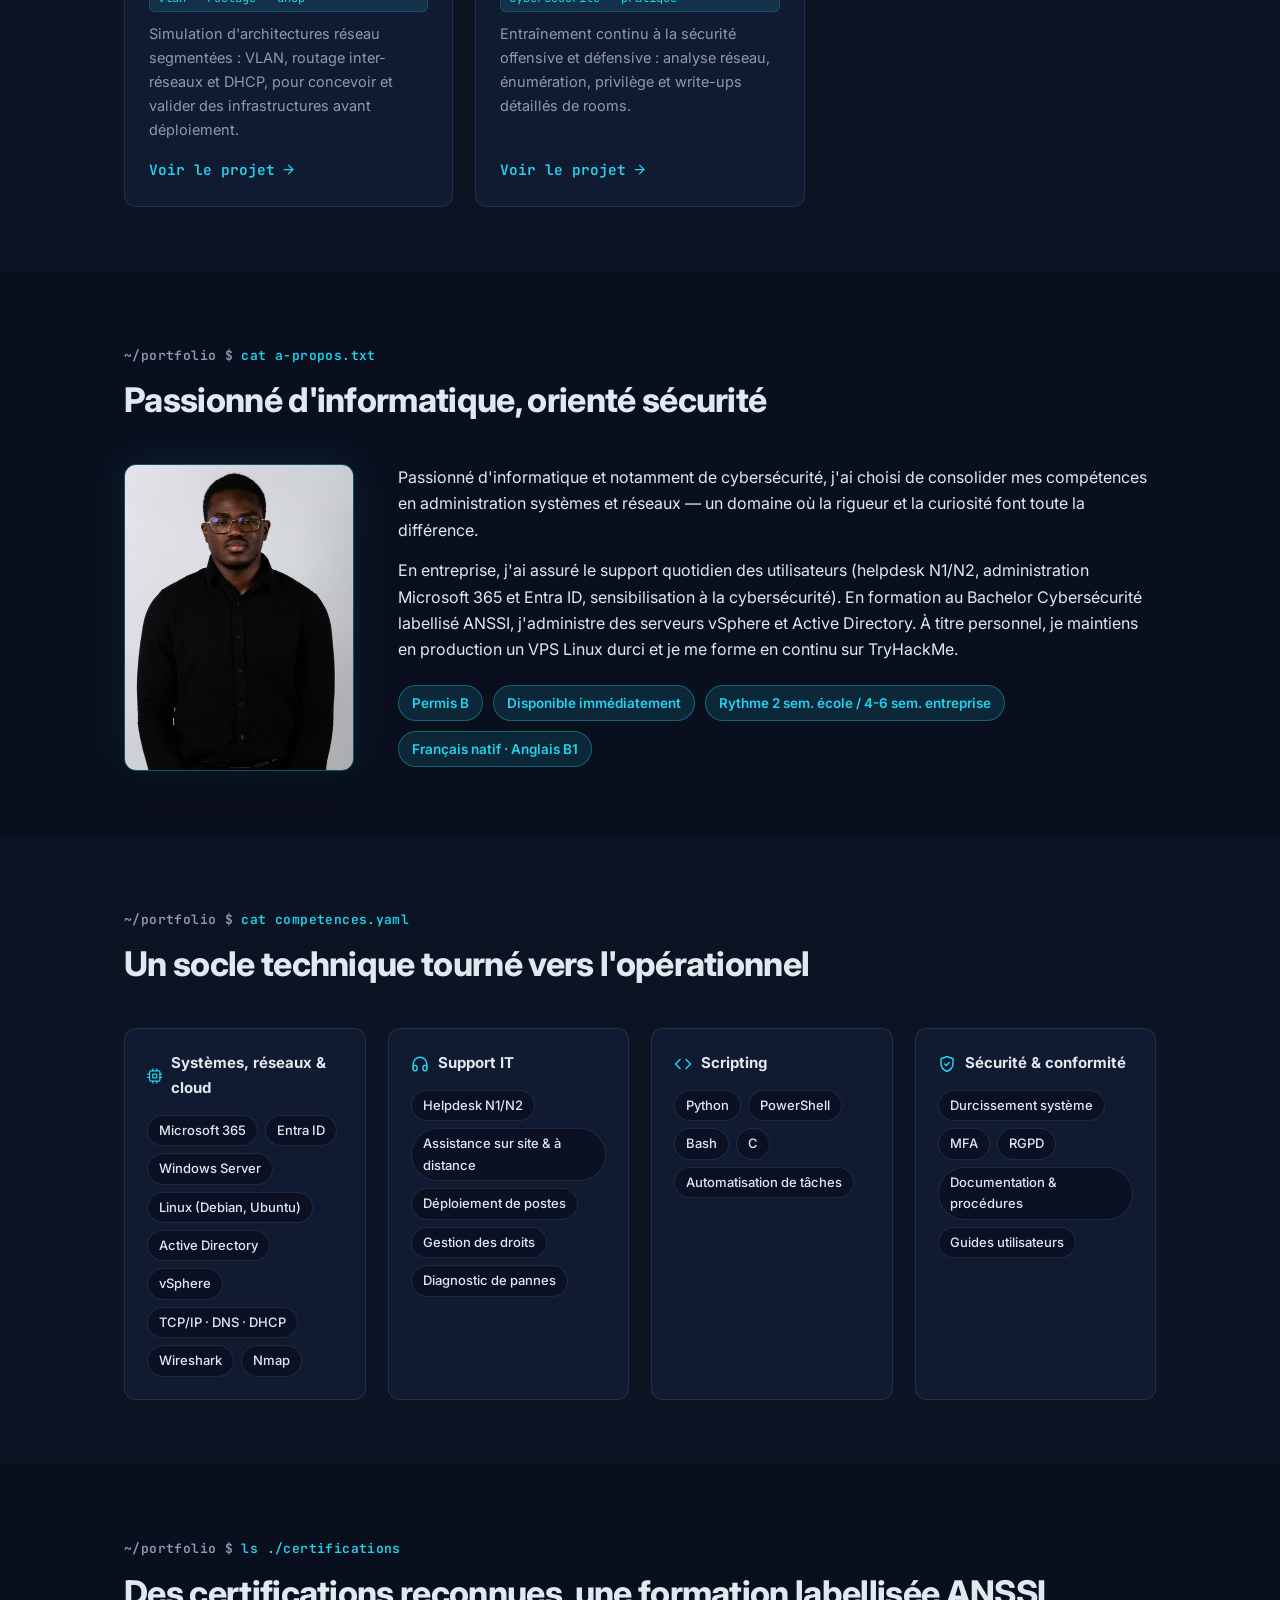
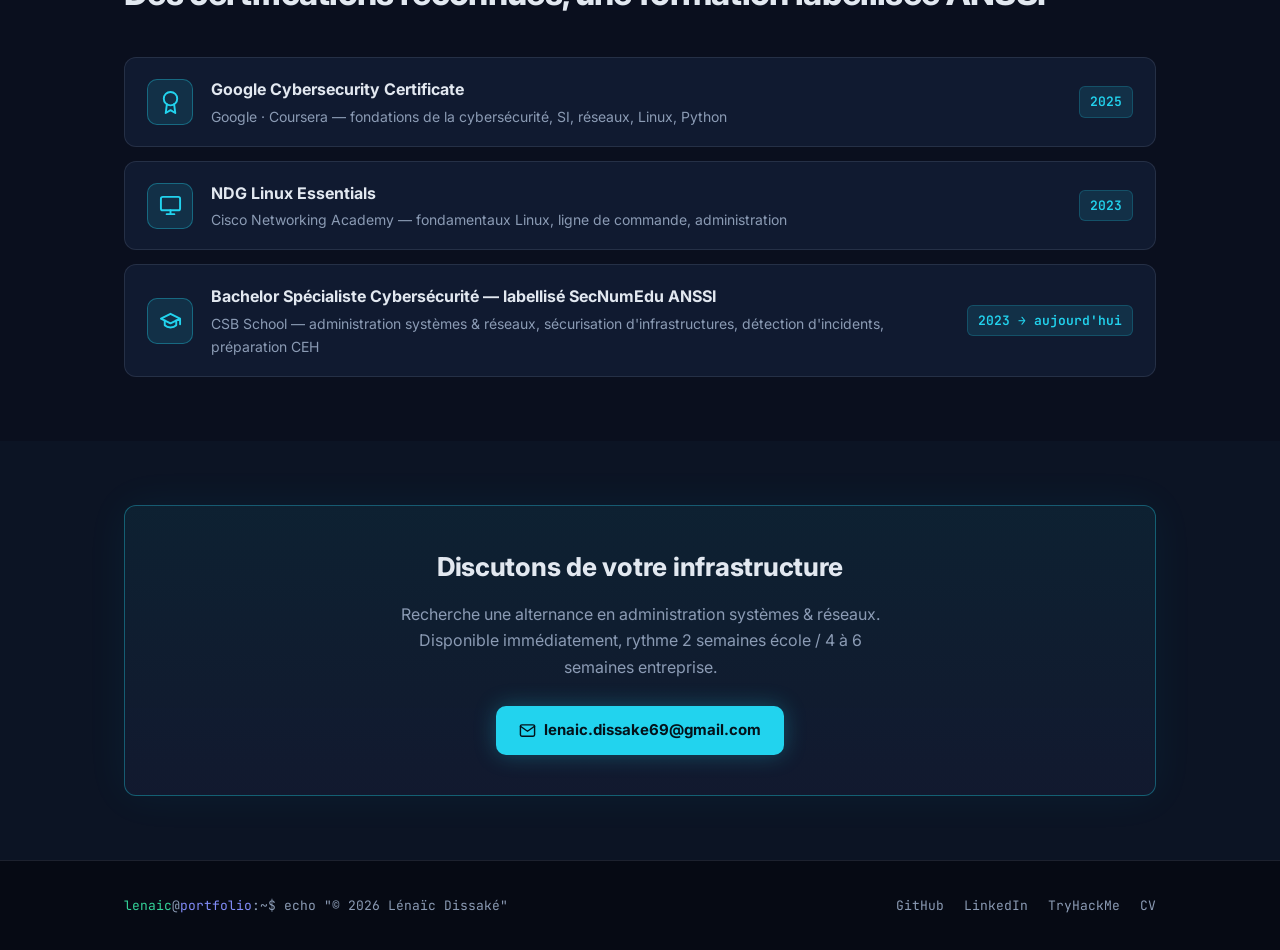
==== commit 68181358: "Responsive complet : telephone 320px, tablettes 768/1024, cache-busting v2, styles impression" ====
--- a/index.html
+++ b/index.html
@@ -12,7 +12,7 @@
   <link rel="preconnect" href="https://fonts.googleapis.com">
   <link rel="preconnect" href="https://fonts.gstatic.com" crossorigin>
   <link href="https://fonts.googleapis.com/css2?family=Inter:wght@400;500;600;700;800&family=JetBrains+Mono:wght@400;600&display=swap" rel="stylesheet">
-  <link rel="stylesheet" href="assets/css/style.css">
+  <link rel="stylesheet" href="assets/css/style.css?v=2">
 </head>
 <body>
 
@@ -286,6 +286,6 @@
     </div>
   </footer>
 
-  <script src="assets/js/main.js"></script>
+  <script src="assets/js/main.js?v=2"></script>
 </body>
 </html>
--- a/assets/css/style.css
+++ b/assets/css/style.css
@@ -167,6 +167,7 @@
 
 /* ---------- Badges de statut ---------- */
 .status {
+  max-width: 100%;
   display: inline-flex;
   align-items: center;
   gap: 8px;
@@ -247,6 +248,8 @@
 }
 
 .hero .links a {
+  max-width: 100%;
+  overflow-wrap: anywhere;
   color: var(--text-muted);
   display: inline-flex;
   align-items: center;
@@ -398,12 +401,13 @@
 /* ---------- Cartes projets ---------- */
 .projects-grid {
   display: grid;
-  grid-template-columns: repeat(auto-fill, minmax(300px, 1fr));
+  grid-template-columns: repeat(auto-fill, minmax(min(100%, 300px), 1fr));
   gap: 22px;
 }
 
 .project-card {
   position: relative;
+  min-width: 0;
   display: flex;
   flex-direction: column;
   background: var(--bg-panel);
@@ -487,11 +491,12 @@
 /* ---------- Compétences ---------- */
 .skills-grid {
   display: grid;
-  grid-template-columns: repeat(auto-fill, minmax(230px, 1fr));
+  grid-template-columns: repeat(auto-fill, minmax(min(100%, 230px), 1fr));
   gap: 22px;
 }
 
 .skill-group {
+  min-width: 0;
   background: var(--bg-panel);
   border: 1px solid var(--border);
   border-radius: var(--radius);
@@ -688,6 +693,8 @@
 
 /* Figure / schéma */
 .figure {
+  overflow-x: auto;
+  -webkit-overflow-scrolling: touch;
   border: 1px solid var(--border);
   border-radius: var(--radius);
   background: var(--bg-panel);
@@ -913,3 +920,51 @@
   .contact-box .btn + .btn { margin-left: 0; }
   .contact-box .btn { margin: 6px 0; }
 }
+
+/* ---------- Responsive : tablettes et petits téléphones ---------- */
+@media (max-width: 1024px) and (min-width: 901px) {
+  /* Tablette paysage : hero légèrement resserré */
+  .hero { padding: 60px 0 52px; }
+  .hero-grid { gap: 36px; }
+}
+
+@media (max-width: 640px) {
+  /* Schémas d'architecture : garder un texte lisible, défilement horizontal */
+  .figure svg { min-width: 620px; }
+
+  /* Terminal plus compact sur téléphone */
+  .terminal-body { padding: 16px; font-size: 12.5px; min-height: 0; }
+
+  /* Hero : resserre */
+  .hero { padding: 52px 0 44px; }
+  .hero h1 { font-size: clamp(28px, 8.5vw, 36px); }
+
+  /* Boutons pleine largeur au pouce */
+  .hero .actions .btn { flex: 1 1 auto; justify-content: center; }
+
+  /* Contact : boutons empilés pleine largeur */
+  .contact-box .btn { display: flex; width: 100%; justify-content: center; }
+
+  /* Meta projet : retour à la ligne propre */
+  .project-meta { gap: 12px 18px; }
+}
+
+@media (max-width: 380px) {
+  .container { padding: 0 18px; }
+  .brand .name { font-size: 14px; }
+  .cert-item { padding: 14px 16px; gap: 12px; }
+  .cert-item .cert-icon { width: 40px; height: 40px; }
+}
+
+
+@media (max-width: 400px) {
+  .projects-grid, .skills-grid { grid-template-columns: 1fr; }
+  .project-card p, .skill-group li { overflow-wrap: anywhere; }
+}
+
+/* Impression : retirer fond sombre pour un rendu papier propre */
+@media print {
+  body { background: #fff; }
+  body::before { display: none; }
+  .site-header, .site-footer, .terminal, .project-nav, .btn { display: none !important; }
+}
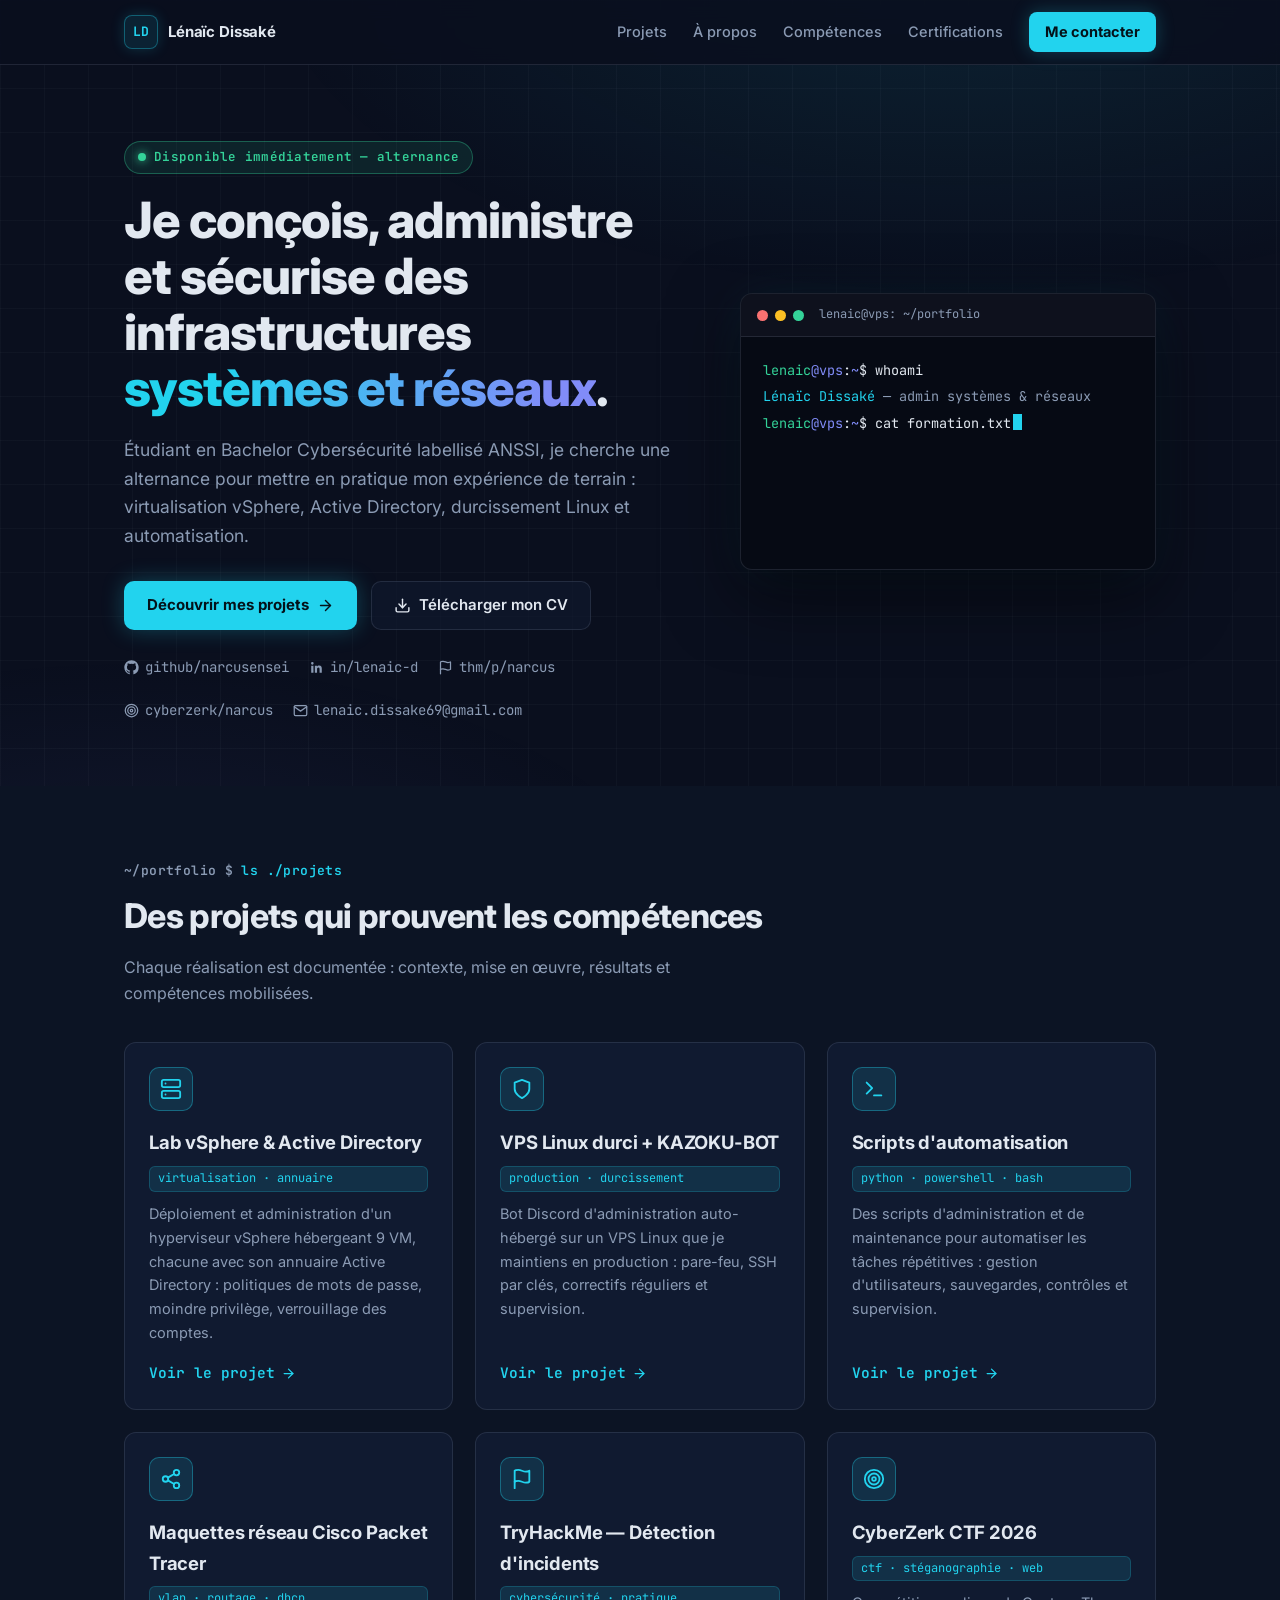
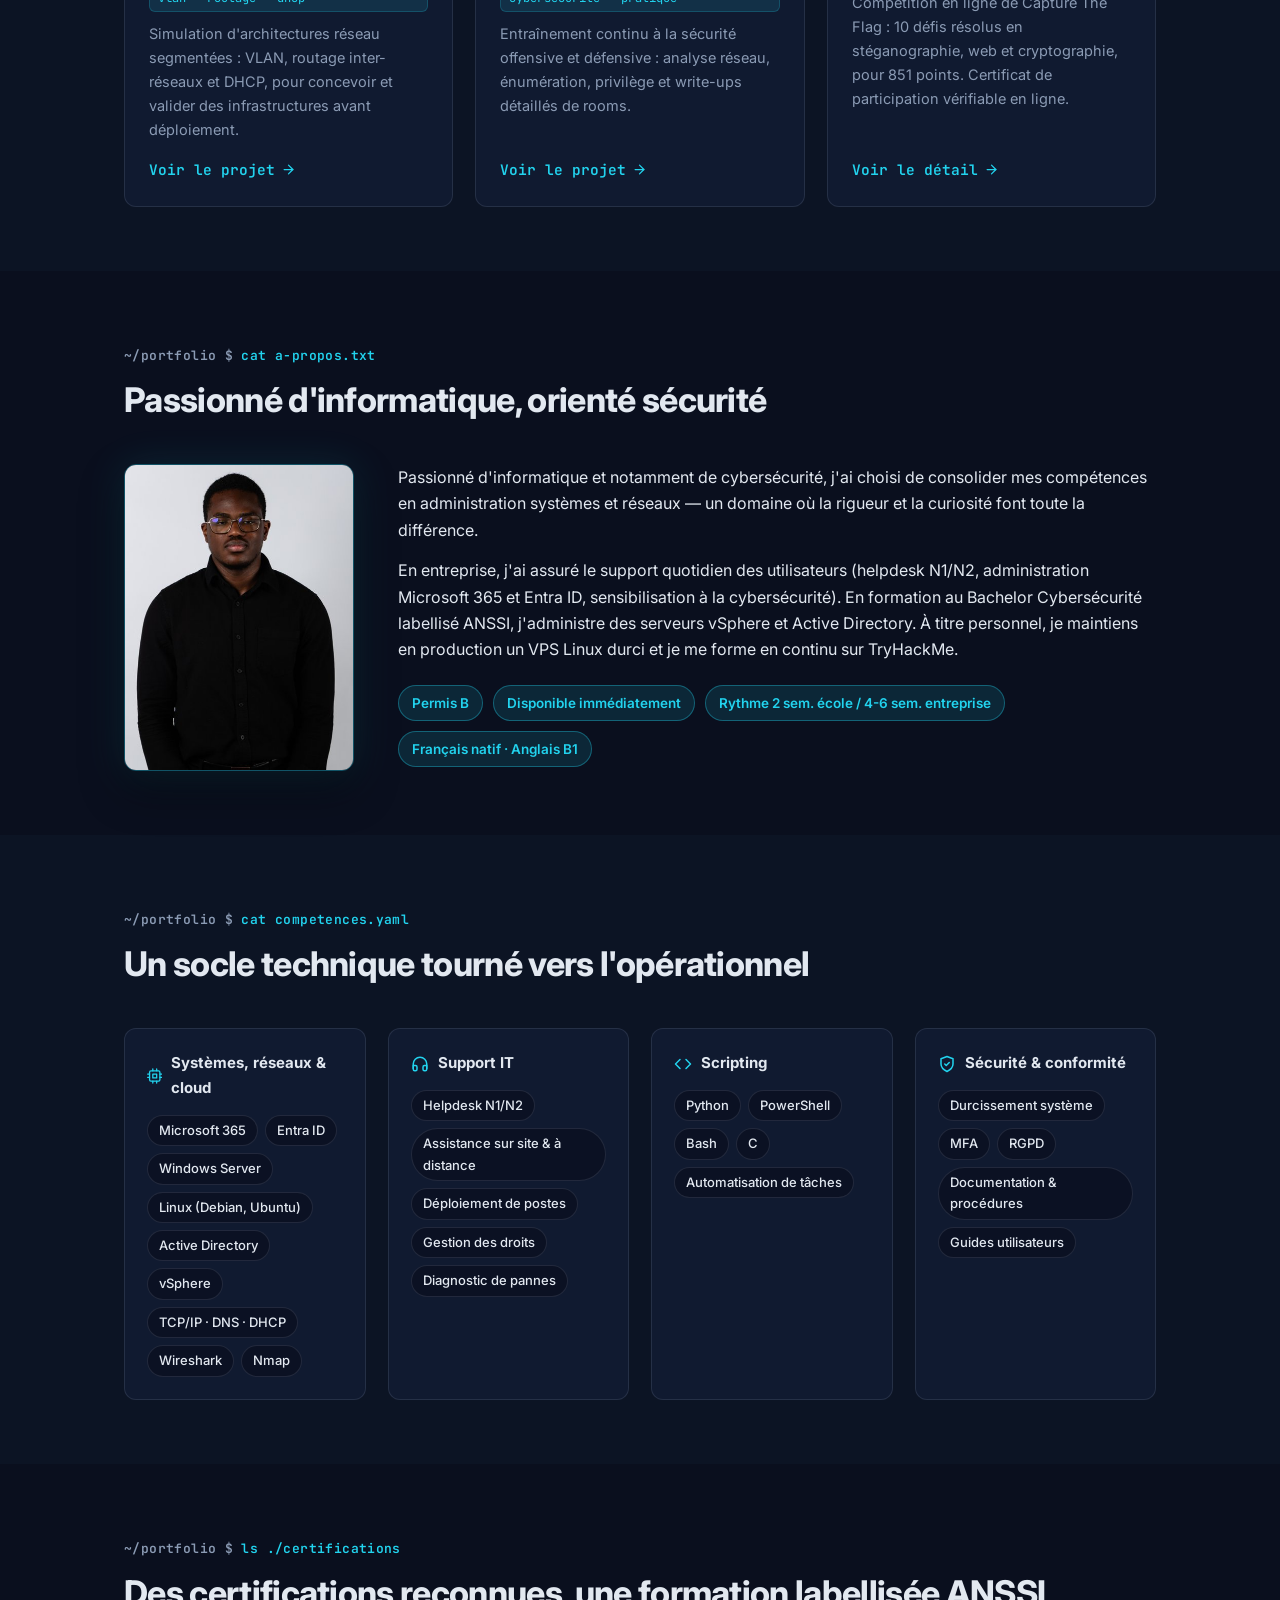
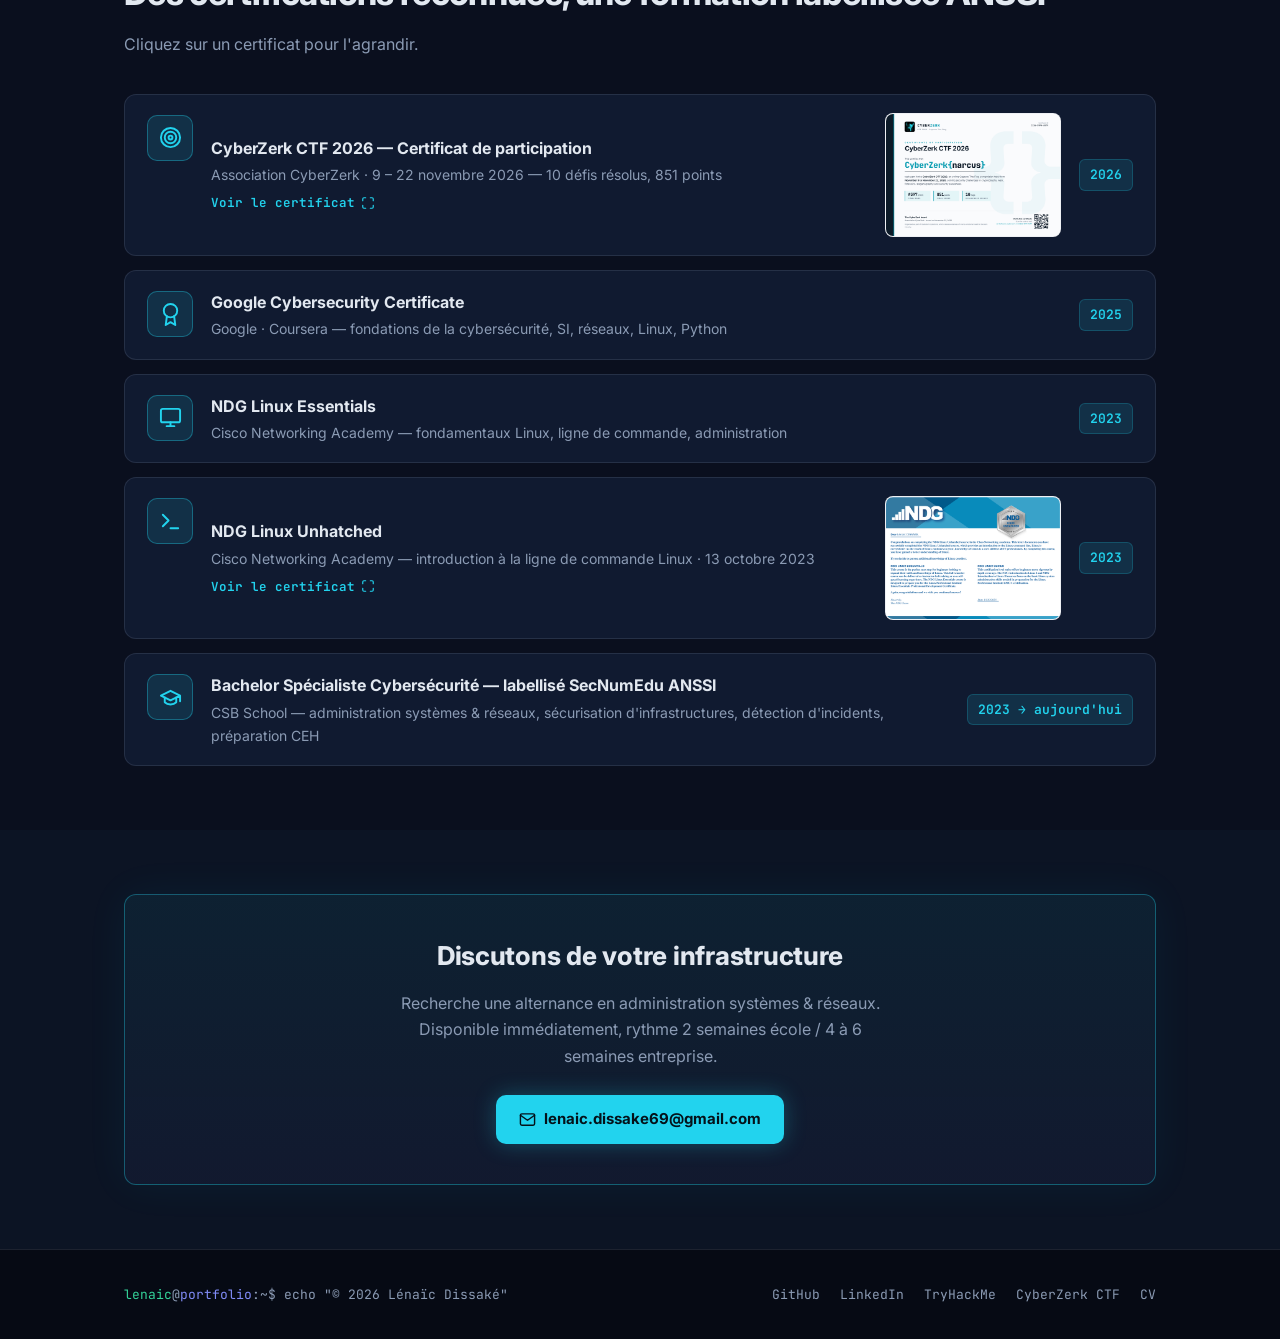
==== commit 1ced12a7: "Ajout du CyberZerk CTF 2026 et des certificats - Page dédiée au CTF : résultats, répartition, 10 déf" ====
--- a/index.html
+++ b/index.html
@@ -4,15 +4,15 @@
   <meta charset="UTF-8">
   <meta name="viewport" content="width=device-width, initial-scale=1.0">
   <title>Lénaïc Dissaké — Administrateur Systèmes &amp; Réseaux · Cybersécurité</title>
-  <meta name="description" content="Portfolio de Lénaïc Dissaké, étudiant en Bachelor Cybersécurité (ANSSI) : virtualisation vSphere, Active Directory, durcissement Linux, automatisation et TryHackMe. Recherche une alternance en administration systèmes et réseaux.">
+  <meta name="description" content="Portfolio de Lénaïc Dissaké, étudiant en Bachelor Cybersécurité (ANSSI) : virtualisation vSphere, Active Directory, durcissement Linux, automatisation, TryHackMe et CTF. Recherche une alternance en administration systèmes et réseaux.">
   <meta property="og:title" content="Lénaïc Dissaké — Administrateur Systèmes &amp; Réseaux">
-  <meta property="og:description" content="Lab vSphere &amp; Active Directory, VPS Linux durci en production, scripts d'automatisation, TryHackMe et certifications.">
+  <meta property="og:description" content="Lab vSphere &amp; Active Directory, VPS Linux durci en production, scripts d'automatisation, TryHackMe, CTF et certifications.">
   <meta property="og:type" content="website">
   <link rel="icon" type="image/svg+xml" href="assets/img/favicon.svg">
   <link rel="preconnect" href="https://fonts.googleapis.com">
   <link rel="preconnect" href="https://fonts.gstatic.com" crossorigin>
   <link href="https://fonts.googleapis.com/css2?family=Inter:wght@400;500;600;700;800&family=JetBrains+Mono:wght@400;600&display=swap" rel="stylesheet">
-  <link rel="stylesheet" href="assets/css/style.css?v=2">
+  <link rel="stylesheet" href="assets/css/style.css?v=4">
 </head>
 <body>
 
@@ -70,6 +70,10 @@
                 <svg viewBox="0 0 24 24" fill="none" stroke="currentColor" stroke-width="2" stroke-linecap="round" stroke-linejoin="round"><path d="M4 15s1-1 4-1 5 2 8 2 4-1 4-1V3s-1 1-4 1-5-2-8-2-4 1-4 1z"/><line x1="4" y1="22" x2="4" y2="15"/></svg>
                 thm/p/narcus
               </a>
+              <a href="https://ctf.cyberzerk.fr/users/1417" target="_blank" rel="noopener">
+                <svg viewBox="0 0 24 24" fill="none" stroke="currentColor" stroke-width="2" stroke-linecap="round" stroke-linejoin="round"><circle cx="12" cy="12" r="10"/><circle cx="12" cy="12" r="6"/><circle cx="12" cy="12" r="2"/></svg>
+                cyberzerk/narcus
+              </a>
               <a href="mailto:lenaic.dissake69@gmail.com">
                 <svg viewBox="0 0 24 24" fill="none" stroke="currentColor" stroke-width="2" stroke-linecap="round" stroke-linejoin="round"><rect x="2" y="4" width="20" height="16" rx="2"/><polyline points="22,6 12,13 2,6"/></svg>
                 lenaic.dissake69@gmail.com
@@ -97,7 +101,7 @@
         <div class="section-head">
           <p class="kicker">ls ./projets</p>
           <h2>Des projets qui prouvent les compétences</h2>
-          <p>Chaque projet est documenté : contexte, architecture, choix de sécurité et compétences mobilisées.</p>
+          <p>Chaque réalisation est documentée : contexte, mise en œuvre, résultats et compétences mobilisées.</p>
         </div>
         <div class="projects-grid">
 
@@ -151,7 +155,15 @@
             <a class="go" href="projets/tryhackme.html">Voir le projet <svg viewBox="0 0 24 24" fill="none" stroke="currentColor" stroke-width="2" stroke-linecap="round" stroke-linejoin="round"><line x1="5" y1="12" x2="19" y2="12"/><polyline points="12 5 19 12 12 19"/></svg></a>
           </article>
 
-        </div>
+          <article class="project-card">
+            <div class="icon">
+              <svg viewBox="0 0 24 24" fill="none" stroke="currentColor" stroke-width="2" stroke-linecap="round" stroke-linejoin="round"><circle cx="12" cy="12" r="10"/><circle cx="12" cy="12" r="6"/><circle cx="12" cy="12" r="2"/></svg>
+            </div>
+            <h3>CyberZerk CTF 2026</h3>
+            <span class="tag">ctf · stéganographie · web</span>
+            <p>Compétition en ligne de Capture The Flag : 10 défis résolus en stéganographie, web et cryptographie, pour 851 points. Certificat de participation vérifiable en ligne.</p>
+            <a class="go" href="projets/ctf-cyberzerk.html">Voir le détail <svg viewBox="0 0 24 24" fill="none" stroke="currentColor" stroke-width="2" stroke-linecap="round" stroke-linejoin="round"><line x1="5" y1="12" x2="19" y2="12"/><polyline points="12 5 19 12 12 19"/></svg></a>
+          </article>        </div>
       </div>
     </section>
 
@@ -222,13 +234,28 @@
         <div class="section-head">
           <p class="kicker">ls ./certifications</p>
           <h2>Des certifications reconnues, une formation labellisée ANSSI</h2>
+          <p>Cliquez sur un certificat pour l'agrandir.</p>
         </div>
         <div class="certs-list">
           <div class="cert-item">
             <div class="cert-icon">
+              <svg viewBox="0 0 24 24" fill="none" stroke="currentColor" stroke-width="2" stroke-linecap="round" stroke-linejoin="round"><circle cx="12" cy="12" r="10"/><circle cx="12" cy="12" r="6"/><circle cx="12" cy="12" r="2"/></svg>
+            </div>
+            <div class="cert-text">
+              <h3>CyberZerk CTF 2026 — Certificat de participation</h3>
+              <p class="org">Association CyberZerk · 9 – 22 novembre 2026 — 10 défis résolus, 851 points</p>
+              <button class="cert-view" type="button" data-cert="dlg-ctf">Voir le certificat<svg viewBox="0 0 24 24" fill="none" stroke="currentColor" stroke-width="2" stroke-linecap="round" stroke-linejoin="round"><path d="M8 3H5a2 2 0 0 0-2 2v3m18 0V5a2 2 0 0 0-2-2h-3m0 18h3a2 2 0 0 0 2-2v-3M3 16v3a2 2 0 0 0 2 2h3"/></svg></button>
+            </div>
+            <button class="cert-thumb" type="button" data-cert="dlg-ctf" aria-label="Agrandir le certificat de participation au CyberZerk CTF 2026">
+              <img src="assets/img/cert-cyberzerk-ctf-2026-thumb.png" alt="" loading="lazy" width="560" height="396">
+            </button>
+            <span class="year">2026</span>
+          </div>
+          <div class="cert-item">
+            <div class="cert-icon">
               <svg viewBox="0 0 24 24" fill="none" stroke="currentColor" stroke-width="2" stroke-linecap="round" stroke-linejoin="round"><circle cx="12" cy="8" r="7"/><polyline points="8.21 13.89 7 23 12 20 17 23 15.79 13.88"/></svg>
             </div>
-            <div>
+            <div class="cert-text">
               <h3>Google Cybersecurity Certificate</h3>
               <p class="org">Google · Coursera — fondations de la cybersécurité, SI, réseaux, Linux, Python</p>
             </div>
@@ -238,7 +265,7 @@
             <div class="cert-icon">
               <svg viewBox="0 0 24 24" fill="none" stroke="currentColor" stroke-width="2" stroke-linecap="round" stroke-linejoin="round"><rect x="2" y="3" width="20" height="14" rx="2"/><line x1="8" y1="21" x2="16" y2="21"/><line x1="12" y1="17" x2="12" y2="21"/></svg>
             </div>
-            <div>
+            <div class="cert-text">
               <h3>NDG Linux Essentials</h3>
               <p class="org">Cisco Networking Academy — fondamentaux Linux, ligne de commande, administration</p>
             </div>
@@ -246,9 +273,23 @@
           </div>
           <div class="cert-item">
             <div class="cert-icon">
+              <svg viewBox="0 0 24 24" fill="none" stroke="currentColor" stroke-width="2" stroke-linecap="round" stroke-linejoin="round"><polyline points="4 17 10 11 4 5"/><line x1="12" y1="19" x2="20" y2="19"/></svg>
+            </div>
+            <div class="cert-text">
+              <h3>NDG Linux Unhatched</h3>
+              <p class="org">Cisco Networking Academy — introduction à la ligne de commande Linux · 13 octobre 2023</p>
+              <button class="cert-view" type="button" data-cert="dlg-linux">Voir le certificat<svg viewBox="0 0 24 24" fill="none" stroke="currentColor" stroke-width="2" stroke-linecap="round" stroke-linejoin="round"><path d="M8 3H5a2 2 0 0 0-2 2v3m18 0V5a2 2 0 0 0-2-2h-3m0 18h3a2 2 0 0 0 2-2v-3M3 16v3a2 2 0 0 0 2 2h3"/></svg></button>
+            </div>
+            <button class="cert-thumb" type="button" data-cert="dlg-linux" aria-label="Agrandir l'attestation NDG Linux Unhatched">
+              <img src="assets/img/cert-ndg-linux-unhatched-thumb.png" alt="" loading="lazy" width="560" height="396">
+            </button>
+            <span class="year">2023</span>
+          </div>
+          <div class="cert-item">
+            <div class="cert-icon">
               <svg viewBox="0 0 24 24" fill="none" stroke="currentColor" stroke-width="2" stroke-linecap="round" stroke-linejoin="round"><path d="M22 10v6M2 10l10-5 10 5-10 5z"/><path d="M6 12v5c3 3 9 3 12 0v-5"/></svg>
             </div>
-            <div>
+            <div class="cert-text">
               <h3>Bachelor Spécialiste Cybersécurité — labellisé SecNumEdu ANSSI</h3>
               <p class="org">CSB School — administration systèmes &amp; réseaux, sécurisation d'infrastructures, détection d'incidents, préparation CEH</p>
             </div>
@@ -272,6 +313,30 @@
       </div>
     </section>
   </main>
+
+  <!-- ===== Visionneuses de certificats ===== -->
+  <dialog class="cert-dialog" id="dlg-ctf" aria-label="Certificat de participation — CyberZerk CTF 2026">
+    <button class="cert-close" type="button" aria-label="Fermer">&times;</button>
+    <img src="assets/img/cert-cyberzerk-ctf-2026.png" alt="Certificat de participation au CyberZerk CTF 2026 délivré à CyberZerk{narcus} : 397e place sur 615, 851 points, 10 flags. Certificate ID CZ26-59PH-AX79." width="1871" height="1323">
+    <div class="dlg-bar">
+      <span>Certificate ID&nbsp;: <code>CZ26-59PH-AX79</code></span>
+      <span class="dlg-links">
+        <a href="https://certificats.cyberzerk.fr/CZ26-59PH-AX79" target="_blank" rel="noopener">Vérifier ce certificat</a>
+        <a href="assets/img/cert-cyberzerk-ctf-2026.png" target="_blank" rel="noopener">Ouvrir en pleine taille</a>
+      </span>
+    </div>
+  </dialog>
+
+  <dialog class="cert-dialog" id="dlg-linux" aria-label="Attestation NDG Linux Unhatched">
+    <button class="cert-close" type="button" aria-label="Fermer">&times;</button>
+    <img src="assets/img/cert-ndg-linux-unhatched.png" alt="Attestation de complétion du cours NDG Linux Unhatched (Cisco Networking Academy) délivrée à Lénaïc Dissaké, datée du 13 octobre 2023." width="1871" height="1323">
+    <div class="dlg-bar">
+      <span>Attestation de complétion · Cisco Networking Academy</span>
+      <span class="dlg-links">
+        <a href="assets/img/cert-ndg-linux-unhatched.png" target="_blank" rel="noopener">Ouvrir en pleine taille</a>
+      </span>
+    </div>
+  </dialog>
 
   <!-- ===== Footer ===== -->
   <footer class="site-footer">
@@ -281,11 +346,12 @@
         <a href="https://github.com/narcusensei" target="_blank" rel="noopener">GitHub</a>
         <a href="https://www.linkedin.com/in/lenaic-d" target="_blank" rel="noopener">LinkedIn</a>
         <a href="https://tryhackme.com/p/narcus" target="_blank" rel="noopener">TryHackMe</a>
+        <a href="https://ctf.cyberzerk.fr/users/1417" target="_blank" rel="noopener">CyberZerk CTF</a>
         <a href="cv/CV-Lenaic-Dissake.pdf">CV</a>
       </nav>
     </div>
   </footer>
 
-  <script src="assets/js/main.js?v=2"></script>
+  <script src="assets/js/main.js?v=4"></script>
 </body>
 </html>
--- a/assets/css/style.css
+++ b/assets/css/style.css
@@ -968,3 +968,287 @@
   body::before { display: none; }
   .site-header, .site-footer, .terminal, .project-nav, .btn { display: none !important; }
 }
+
+/* ---------- Statistiques TryHackMe ---------- */
+.stats-grid {
+  display: grid;
+  grid-template-columns: repeat(auto-fit, minmax(min(100%, 180px), 1fr));
+  gap: 14px;
+}
+
+.stat {
+  background: var(--bg-panel);
+  border: 1px solid var(--border);
+  border-radius: var(--radius);
+  padding: 18px 16px;
+  text-align: center;
+  transition: border-color 0.15s ease;
+}
+
+.stat:hover { border-color: var(--accent-border); }
+
+.stat .stat-n {
+  display: block;
+  font-family: var(--font-mono);
+  font-size: 24px;
+  font-weight: 700;
+  color: var(--accent);
+}
+
+.stat .stat-l {
+  display: block;
+  font-size: 12.5px;
+  color: var(--text-muted);
+  margin-top: 4px;
+}
+
+/* ---------- Galerie de captures de validation ---------- */
+.shots-grid {
+  display: grid;
+  grid-template-columns: repeat(auto-fill, minmax(min(100%, 280px), 1fr));
+  gap: 18px;
+  margin-top: 22px;
+}
+
+.shot-card {
+  background: var(--bg-panel);
+  border: 1px solid var(--border);
+  border-radius: var(--radius);
+  overflow: hidden;
+  transition: border-color 0.15s ease;
+}
+
+.shot-card:hover { border-color: var(--accent-border); }
+
+.shot-card img {
+  width: 100%;
+  display: block;
+  background: #060a14;
+  border-bottom: 1px solid var(--border);
+}
+
+.shot-card figcaption {
+  padding: 14px 16px;
+  font-size: 13px;
+  color: var(--text-muted);
+  line-height: 1.55;
+}
+
+.shot-card figcaption strong { color: var(--text); font-family: var(--font-mono); font-size: 12.5px; }
+
+/* ---------- Certificats : vignettes et visionneuse ---------- */
+.cert-item .cert-text { flex: 1 1 0; min-width: 0; }
+
+/* Icône alignée sur le titre : les lignes pourvues d'une vignette sont plus hautes */
+.cert-item .cert-icon { align-self: flex-start; margin-top: 2px; }
+
+.cert-view {
+  display: inline-flex;
+  align-items: center;
+  gap: 6px;
+  margin-top: 8px;
+  padding: 0;
+  background: none;
+  border: none;
+  cursor: zoom-in;
+  font-family: var(--font-mono);
+  font-size: 12.5px;
+  font-weight: 600;
+  color: var(--accent);
+}
+
+.cert-view:hover { color: #67e8f9; text-decoration: underline; }
+.cert-view svg { width: 14px; height: 14px; flex-shrink: 0; }
+
+.cert-thumb {
+  flex: 0 0 176px;
+  width: 176px;
+  aspect-ratio: 842 / 595;
+  padding: 0;
+  border: 1px solid var(--border);
+  border-radius: 8px;
+  overflow: hidden;
+  background: #ffffff;
+  cursor: zoom-in;
+  transition: border-color 0.15s ease, box-shadow 0.15s ease, transform 0.15s ease;
+}
+
+.cert-thumb:hover {
+  border-color: var(--accent-border);
+  box-shadow: 0 0 22px rgba(34, 211, 238, 0.16);
+  transform: translateY(-2px);
+}
+
+.cert-thumb img { display: block; width: 100%; height: 100%; object-fit: cover; }
+
+.cert-dialog {
+  width: min(1060px, 94vw, calc((94vh - 52px) * 1.4142));
+  margin: auto; /* la règle globale * { margin: 0 } écrase le centrage natif des <dialog> */
+  max-width: none;
+  max-height: 94vh;
+  padding: 0;
+  border: 1px solid var(--accent-border);
+  border-radius: var(--radius);
+  background: var(--bg-panel);
+  color: var(--text);
+  box-shadow: 0 30px 90px rgba(0, 0, 0, 0.7);
+  overflow: auto;
+}
+
+.cert-dialog::backdrop { background: rgba(4, 9, 20, 0.84); }
+.cert-dialog[open] { display: block; animation: dlg-in 0.18s ease-out; }
+
+@keyframes dlg-in {
+  from { opacity: 0; transform: translateY(8px) scale(0.985); }
+  to   { opacity: 1; transform: none; }
+}
+
+.cert-dialog img { display: block; width: 100%; height: auto; }
+
+.cert-dialog .cert-close {
+  position: absolute;
+  top: 12px;
+  right: 12px;
+  width: 36px;
+  height: 36px;
+  border-radius: 50%;
+  border: 1px solid var(--border);
+  background: rgba(10, 15, 30, 0.82);
+  color: var(--text);
+  font-size: 22px;
+  line-height: 1;
+  cursor: pointer;
+}
+
+.cert-dialog .cert-close:hover { color: var(--accent); border-color: var(--accent-border); }
+
+.cert-dialog .dlg-bar {
+  display: flex;
+  flex-wrap: wrap;
+  align-items: center;
+  justify-content: space-between;
+  gap: 8px 18px;
+  padding: 12px 16px;
+  border-top: 1px solid var(--border);
+  font-size: 13.5px;
+  color: var(--text-muted);
+}
+
+.cert-dialog .dlg-bar code { font-family: var(--font-mono); color: var(--accent); }
+
+.cert-dialog .dlg-links { display: inline-flex; flex-wrap: wrap; gap: 6px 18px; }
+
+/* Certificat intégré dans une page projet */
+.cert-open {
+  display: block;
+  width: 100%;
+  padding: 0;
+  border: none;
+  background: none;
+  border-radius: 8px;
+  cursor: zoom-in;
+}
+
+.cert-open img {
+  width: 100%;
+  height: auto;
+  display: block;
+  border-radius: 8px;
+  transition: box-shadow 0.15s ease;
+}
+
+.cert-open:hover img { box-shadow: 0 0 30px rgba(34, 211, 238, 0.18); }
+
+/* ---------- CTF : répartition et tableau des défis ---------- */
+.project-section .note { margin-top: 14px; font-size: 13.5px; color: var(--text-muted); }
+.project-section .next-link { margin-top: 18px; font-weight: 600; }
+
+.split {
+  display: flex;
+  height: 12px;
+  border-radius: 999px;
+  overflow: hidden;
+  margin-top: 22px;
+  background: rgba(148, 163, 184, 0.12);
+}
+
+.split .seg { display: block; height: 100%; }
+.seg-steg { background: var(--accent); }
+.seg-web { background: var(--violet); }
+.seg-crypto { background: var(--success); }
+
+.split-legend {
+  list-style: none;
+  display: flex;
+  flex-wrap: wrap;
+  gap: 10px 26px;
+  margin-top: 14px;
+  font-size: 14px;
+}
+
+.split-legend li { display: inline-flex; align-items: center; gap: 8px; }
+/* Neutraliser les puces et le retrait hérités des listes de section */
+.project-section .split-legend li { padding-left: 0; margin-bottom: 0; }
+.project-section .split-legend li::before { content: none; }
+
+.split-legend i { display: block; width: 10px; height: 10px; border-radius: 2px; }
+
+.table-wrap { overflow-x: auto; }
+
+.solves { width: 100%; border-collapse: collapse; margin-top: 18px; font-size: 14.5px; }
+
+.solves th,
+.solves td {
+  padding: 11px 12px;
+  text-align: left;
+  vertical-align: middle;
+  border-bottom: 1px solid var(--border);
+}
+
+.solves thead th {
+  font-family: var(--font-mono);
+  font-size: 12px;
+  font-weight: 600;
+  letter-spacing: 0.05em;
+  text-transform: uppercase;
+  color: var(--text-muted);
+}
+
+.solves tbody tr { background: var(--bg-panel); }
+.solves tbody tr:hover { background: rgba(34, 211, 238, 0.05); }
+.solves td.name { font-weight: 600; }
+.solves .pts { text-align: right; font-family: var(--font-mono); font-weight: 600; color: var(--accent); white-space: nowrap; }
+.solves tfoot td { padding-top: 12px; font-size: 13px; color: var(--text-muted); border-bottom: none; }
+
+.cat {
+  display: inline-flex;
+  align-items: center;
+  gap: 7px;
+  font-size: 12.5px;
+  font-weight: 600;
+  white-space: nowrap;
+}
+
+.cat i { display: block; width: 8px; height: 8px; border-radius: 2px; }
+.cat-steg i { background: var(--accent); }
+.cat-web i { background: var(--violet); }
+.cat-crypto i { background: var(--success); }
+
+@media (max-width: 640px) {
+  /* Vignette : passe sous le texte, aux côtés du millésime */
+  .cert-item .cert-thumb { order: 5; flex: 1 1 0; width: auto; min-width: 0; }
+  .cert-item .year { order: 4; }
+  .cert-item .cert-text { flex: 1 1 62%; }
+
+  /* Tableau : la catégorie passe sous le nom du défi */
+  .solves th:nth-child(2), .solves td:nth-child(2) { display: none; }
+  .solves td.name::after {
+    content: attr(data-cat);
+    display: block;
+    margin-top: 2px;
+    font-family: var(--font-mono);
+    font-size: 12px;
+    font-weight: 400;
+    color: var(--text-muted);
+  }
+}
